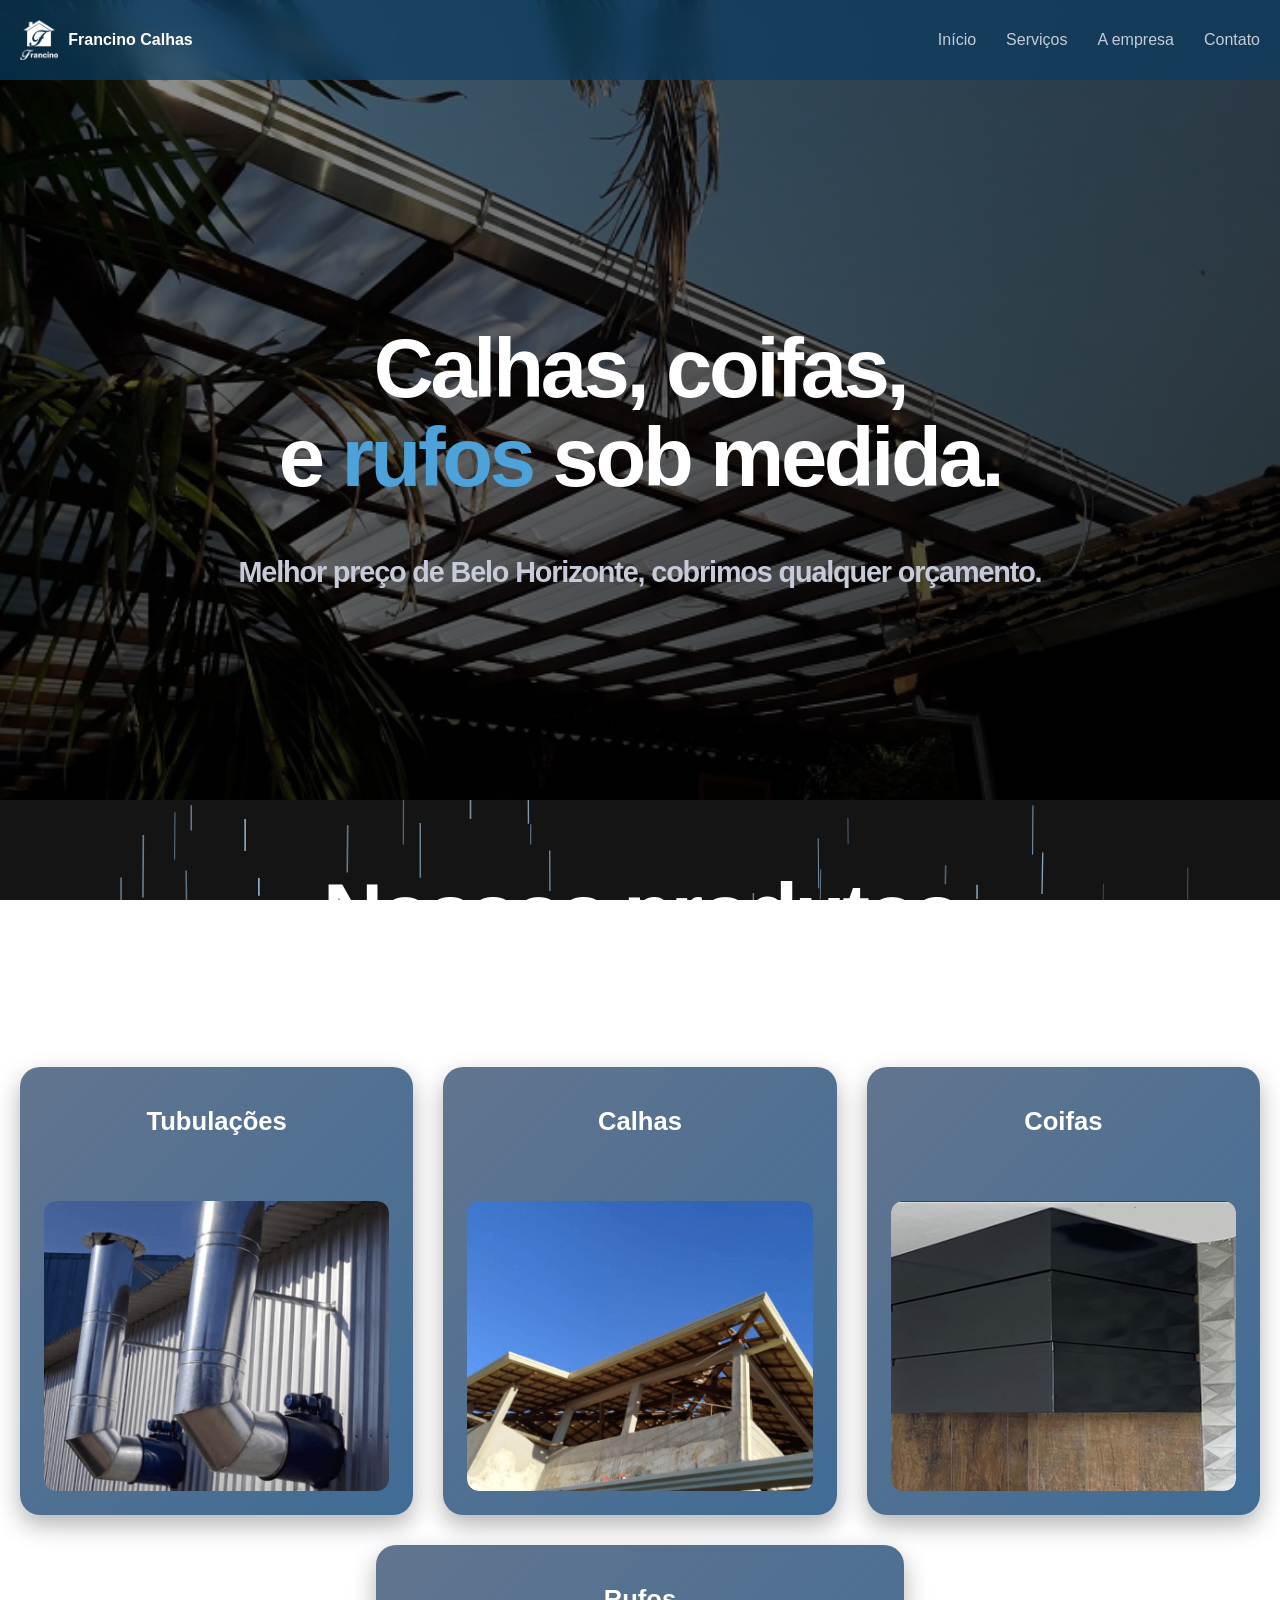
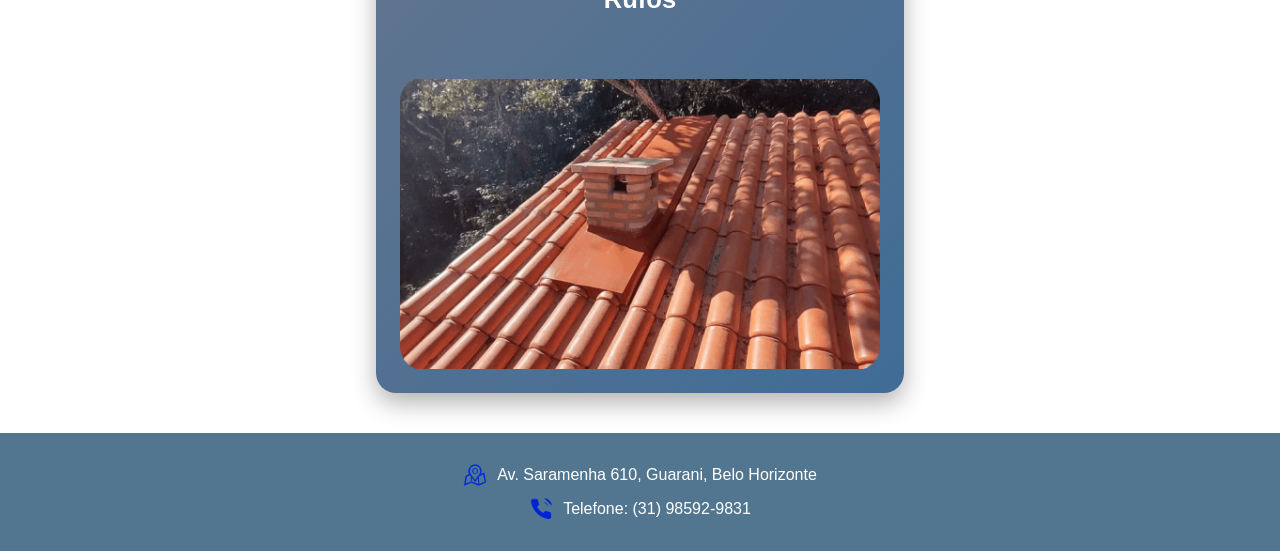
==== index.html @ 62d93e9f "Add files via upload" ====
<!DOCTYPE html>

<html lang="pt-BR">

<head>
    <meta charset="UTF-8" />
    <title>Francino Calhas</title>
    <link rel="stylesheet" href="css.css">
    <meta property="og:image"
        content="https://francinocalhas.com.br/wp-content/uploads/2023/04/francino-calhas-logo.png" />
    <link rel="icon" type="image/png" sizes="32x32" href="imagens/francino-calhas-logo.png">

    <style>
        body {
            background: linear-gradient(135deg, #141414, #141414);
            background-repeat: no-repeat;
            margin: 0;
            padding: 0;
            background-attachment: fixed;
            min-height: 100%;
            display: flex;
            flex-direction: column;
            min-height: 100vh;
            font-family: "DM Sans", "Inter", sans-serif;
        }

        header {
            background: var(--azul-principal);
            backdrop-filter: blur(10px);
            background-position: center;
            background-size: cover;
            top: 0;
            width: 100%;
            height: 80px;
            position: fixed;
            display: flex;
            justify-content: space-between;
        }

        header h1 {
            color: White;
            font-weight: 700;
        }

        .hero {
            background: linear-gradient(135deg, rgba(2, 2, 2, 0.4), rgba(0, 0, 0, 0.8)), url("imagens/home-hd-calhas.jpg");
            background-position: 1% 90%;
            background-repeat: no-repeat;
            background-size: cover;
            min-height: 80vh;
            padding-top: 80px;
            align-content: center;
        }

        .hero h1,
        h2 {
            color: white;
            font-weight: 700;
            text-align: center;
            z-index: 2;
            font-size: clamp(2.4rem, 7vw, 5.2rem);
            letter-spacing: -0.04em;
            line-height: 1.07;
        }

        .hero h1 em {
            font-style: normal;
            background: linear-gradient(135deg, #a5b4fc, var(--accent));
            -webkit-background-clip: text;
            -webkit-text-fill-color: transparent;
            background-clip: text;
        }

        .hero h2 {
            font-size: 1.8rem;
            color: var(--cinza-claro);
        }

        .hero span {
            color: var(--azul-claro);
        }

        .logo {
            display: flex;
            align-items: center;
            gap: 10px;
            color: white;
            font-weight: 700;
        }

        .logo img {
            margin-left: 20px;
            height: 40px;
        }

        nav {
            align-items: center;
            display: flex;
            gap: 30px;
            margin-right: 20px;
        }

        nav a {
            text-decoration: none;
            color: var(--cinza-claro);
            font-weight: 500;
            transition: 0.3s;
            position: relative;
        }

        nav a::after {
            content: "";
            position: absolute;
            bottom: -5px;
            left: 0;
            width: 0;
            height: 2px;
            background: var(--cinza-claro);
            transition: 0.3s;
        }

        nav a:hover {
            color: white;
        }

        nav a:hover::after {
            width: 100%;
        }

        main {
            justify-content: center;
            display: flex;
            grid-template-columns: repeat(3, 1fr);
            gap: 30px;
            flex: 1;
            padding: 40px 20px;
            flex-wrap: wrap;
        }

        @media (max-width: 768px) {
            header {
                padding: 0 20px;
            }

            nav {
                gap: 15px;
            }

            .hero h1 {
                font-size: 2rem;
            }

            .hero h2 {
                font-size: 1.2rem;
            }
        }

        .menu {
            background: linear-gradient(135deg, rgb(30, 58, 95, 0.7), rgb(43, 92, 138, 0.9));
            flex: 1 1 18.75rem;
            max-width: 30rem;
            min-height: 25rem;

            display: flex;
            flex-direction: column;
            justify-content: space-between;
            align-items: center;

            border-radius: 1.25rem;
            overflow: hidden;
            padding: 1.5rem;

            box-shadow: 0 10px 25px rgba(0, 0, 0, 0.3);
            transition: transform 0.3s ease, box-shadow 0.3s ease;
        }

        .menu:hover {
            transform: translateY(-8px) scale(1.02);
            box-shadow: 0 15px 35px rgba(0, 0, 0, 0.5);
        }

        .menu img {
            width: 100%;
            height: 290px;
            object-fit: cover;
            border-radius: 0.75rem;
        }

        .menu p {
            text-align: center;
            color: white;
            font-size: 1.6rem;
            font-weight: 600;
            margin-top: 1rem;
        }

        .slider {
            width: 100%;
            overflow: hidden;
            border-radius: 0.75rem;
            position: relative;
        }

        .slides {
            display: flex;
            width: 300%;
            animation: slide3 9s infinite;
        }

        .slides img {
            width: calc(100% / 3);
            height: 290px;
            object-fit: cover;
            border-radius: 0.75rem;
            flex-shrink: 0;
        }

        @keyframes slide3 {
            0% {
                transform: translateX(0%);
            }

            30% {
                transform: translateX(0%);
            }

            35% {
                transform: translateX(-33.333%);
            }

            65% {
                transform: translateX(-33.333%);
            }

            70% {
                transform: translateX(-66.666%);
            }

            95% {
                transform: translateX(-66.666%);
            }

            100% {
                transform: translateX(0%);
            }
        }

        #rain {
            position: fixed;
            top: 0;
            left: 0;
            z-index: -1;
        }

        footer {
            background: var(--azul-principal);
            backdrop-filter: blur(10px);
            color: white;
            text-align: center;
            padding: 30px 20px;
            width: 100%;
            box-sizing: border-box;
            display: flex;
            flex-direction: column;
            align-items: center;
            gap: 10px;
        }

        footer p {
            display: flex;
            align-items: center;
            justify-content: center;
            margin: 0;
            font-size: 1rem;
        }

        footer img {
            width: 24px;
            height: 24px;
            margin-right: 10px;
            object-fit: contain;
        }
    </style>
</head>

<body>
    <header>
        <div class="logo">
            <img src="imagens/francino-calhas-logo.png">
            <span>Francino Calhas</span>
        </div>

        <nav>
            <a href="#inicio">Início</a>
            <a href="#servico">Serviços</a>
            <a href="#empresa">A empresa</a>
            <a href="#contato">Contato</a>
        </nav>
    </header>
    <div class="hero">
        <H1>Calhas, coifas,
            <br>e <span>rufos</span> sob medida.
        </h1>
        <h2>Melhor preço de Belo Horizonte, cobrimos qualquer orçamento.</h2>
    </div>
    <h2>Nossos produtos</h2>

    <canvas id="rain"></canvas>

    <main>


        <div class="menu">
            <p>Tubulações</p>
            <div class="slider">
                <div class="slides">
                    <img src="imagens/tubulacao2.png">
                    <img src="imagens/tubulacao3.png">
                    <img src="imagens/06b6548f-ab7f-4875-8bc0-f927872c195f.png">
                </div>
            </div>
        </div>

        <div class="menu">
            <p>Calhas </p>
            <div class="slider">
                <div class="slides">
                    <img src="imagens/calhas2.png">
                    <img src="imagens/calhas-nova.png">
                    <img src="imagens/6dc7937a-d4c6-45aa-a5bd-f17d70439957.png">
                </div>
            </div>
        </div>

        <div class="menu">
            <p>Coifas</p>
            <div class="slider">
                <div class="slides">
                    <img src="imagens/coifa02.jpg" alt="Coifa 1">
                    <img src="imagens/coifa04.jpg" alt="Coifa 2">
                    <img src="imagens/coifa03.png" alt="Coifa 3">
                </div>
            </div>
        </div>

        <div class="menu">
            <p>Rufos</p>
            <div class="slider">
                <div class="slides">
                    <img src="imagens/rufos1.png">
                    <img src="imagens/rufo02.jpg" style="border-radius: 20px;">
                    <img src="imagens/rufos3.png">
                </div>
            </div>
        </div>
    </main>

    <footer>
        <p><img src="imagens/loc.png">Av. Saramenha 610, Guarani, Belo Horizonte</p>
        <p><img src="imagens/telefone.png">Telefone: (31) 98592-9831</p>
    </footer>
</body>

</html>

<script>
    const canvas = document.getElementById("rain");
    const ctx = canvas.getContext("2d");

    let W = window.innerWidth;
    let H = window.innerHeight;

    canvas.width = W;
    canvas.height = H;

    let drops = [];

    function makeRaindrop(initial = true) {
        return {
            x: Math.random() * W,
            y: initial ? Math.random() * H : -20,

            len: Math.random() * 25 + 15,
            speed: Math.random() * 6 + 8,

            width: Math.random() * 1.2 + 0.6,
            alpha: Math.random() * 0.5 + 0.4,

            dx: Math.random() * 0.4 - 0.2,
            dy: Math.random() * 6 + 10
        };
    }

    for (let i = 0; i < 150; i++) {
        drops.push(makeRaindrop());
    }

    function drawRain() {
        ctx.save();
        drops.forEach(d => {
            ctx.globalAlpha = d.alpha;
            ctx.strokeStyle = '#a8ccee';
            ctx.lineWidth = d.width;
            ctx.beginPath();
            ctx.moveTo(d.x, d.y);
            ctx.lineTo(
                d.x - d.dx * (d.len / d.speed),
                d.y - d.dy * (d.len / d.speed)
            );
            ctx.stroke();

            d.x += d.dx;
            d.y += d.dy;

            if (d.y > H + 20) {
                Object.assign(d, makeRaindrop(false));
            }
        });
        ctx.restore();
    }

    function animate() {
        ctx.clearRect(0, 0, W, H);
        drawRain();
        requestAnimationFrame(animate);
    }

    animate();
</script>
---- css.css ----
@font-face {
    font-family: "DM Sans";
    font-style: normal;
    font-weight: 400;
    font-display: fallback;
    src: url('https://francinocalhas.com.br/wp-content/themes/twentytwentythree/assets/fonts/dm-sans/DMSans-Regular.woff2') format('woff2');
    font-stretch: normal;
}

@font-face {
    font-family: "DM Sans";
    font-style: italic;
    font-weight: 400;
    font-display: fallback;
    src: url('https://francinocalhas.com.br/wp-content/themes/twentytwentythree/assets/fonts/dm-sans/DMSans-Regular-Italic.woff2') format('woff2');
    font-stretch: normal;
}

@font-face {
    font-family: "DM Sans";
    font-style: normal;
    font-weight: 700;
    font-display: fallback;
    src: url('https://francinocalhas.com.br/wp-content/themes/twentytwentythree/assets/fonts/dm-sans/DMSans-Bold.woff2') format('woff2');
    font-stretch: normal;
}

@font-face {
    font-family: "DM Sans";
    font-style: italic;
    font-weight: 700;
    font-display: fallback;
    src: url('https://francinocalhas.com.br/wp-content/themes/twentytwentythree/assets/fonts/dm-sans/DMSans-Bold-Italic.woff2') format('woff2');
    font-stretch: normal;
}

@font-face {
    font-family: "IBM Plex Mono";
    font-style: normal;
    font-weight: 300;
    font-display: block;
    src: url('https://francinocalhas.com.br/wp-content/themes/twentytwentythree/assets/fonts/ibm-plex-mono/IBMPlexMono-Light.woff2') format('woff2');
    font-stretch: normal;
}

@font-face {
    font-family: "IBM Plex Mono";
    font-style: normal;
    font-weight: 400;
    font-display: block;
    src: url('https://francinocalhas.com.br/wp-content/themes/twentytwentythree/assets/fonts/ibm-plex-mono/IBMPlexMono-Regular.woff2') format('woff2');
    font-stretch: normal;
}

@font-face {
    font-family: "IBM Plex Mono";
    font-style: italic;
    font-weight: 400;
    font-display: block;
    src: url('https://francinocalhas.com.br/wp-content/themes/twentytwentythree/assets/fonts/ibm-plex-mono/IBMPlexMono-Italic.woff2') format('woff2');
    font-stretch: normal;
}

@font-face {
    font-family: "IBM Plex Mono";
    font-style: normal;
    font-weight: 700;
    font-display: block;
    src: url('https://francinocalhas.com.br/wp-content/themes/twentytwentythree/assets/fonts/ibm-plex-mono/IBMPlexMono-Bold.woff2') format('woff2');
    font-stretch: normal;
}

@font-face {
    font-family: Inter;
    font-style: normal;
    font-weight: 200 900;
    font-display: fallback;
    src: url('https://francinocalhas.com.br/wp-content/themes/twentytwentythree/assets/fonts/inter/Inter-VariableFont_slnt,wght.ttf') format('truetype');
    font-stretch: normal;
}

@font-face {
    font-family: "Source Serif Pro";
    font-style: normal;
    font-weight: 200 900;
    font-display: fallback;
    src: url('https://francinocalhas.com.br/wp-content/themes/twentytwentythree/assets/fonts/source-serif-pro/SourceSerif4Variable-Roman.ttf.woff2') format('woff2');
    font-stretch: normal;
}

@font-face {
    font-family: "Source Serif Pro";
    font-style: italic;
    font-weight: 200 900;
    font-display: fallback;
    src: url('https://francinocalhas.com.br/wp-content/themes/twentytwentythree/assets/fonts/source-serif-pro/SourceSerif4Variable-Italic.ttf.woff2') format('woff2');
    font-stretch: normal;
}

:root {
  --azul-principal: rgb(10, 61, 98, 0.7); /*fundo */
  --azul-secundario: #1B6CA8;  /* destaque */
  --azul-claro: #4DA3D9;       /* hover / detalhes */

  --preto: #0B0F14;            /* fundo principal */
  --cinza-escuro: rgb(26, 31, 38, 0.8);     /* cards / header */
  --cinza-medio: #2E3640;      /* bordas / separação */

  --branco: #FFFFFF;           /* títulos */
  --cinza-claro: #c7cbd9;      /* textos */
}
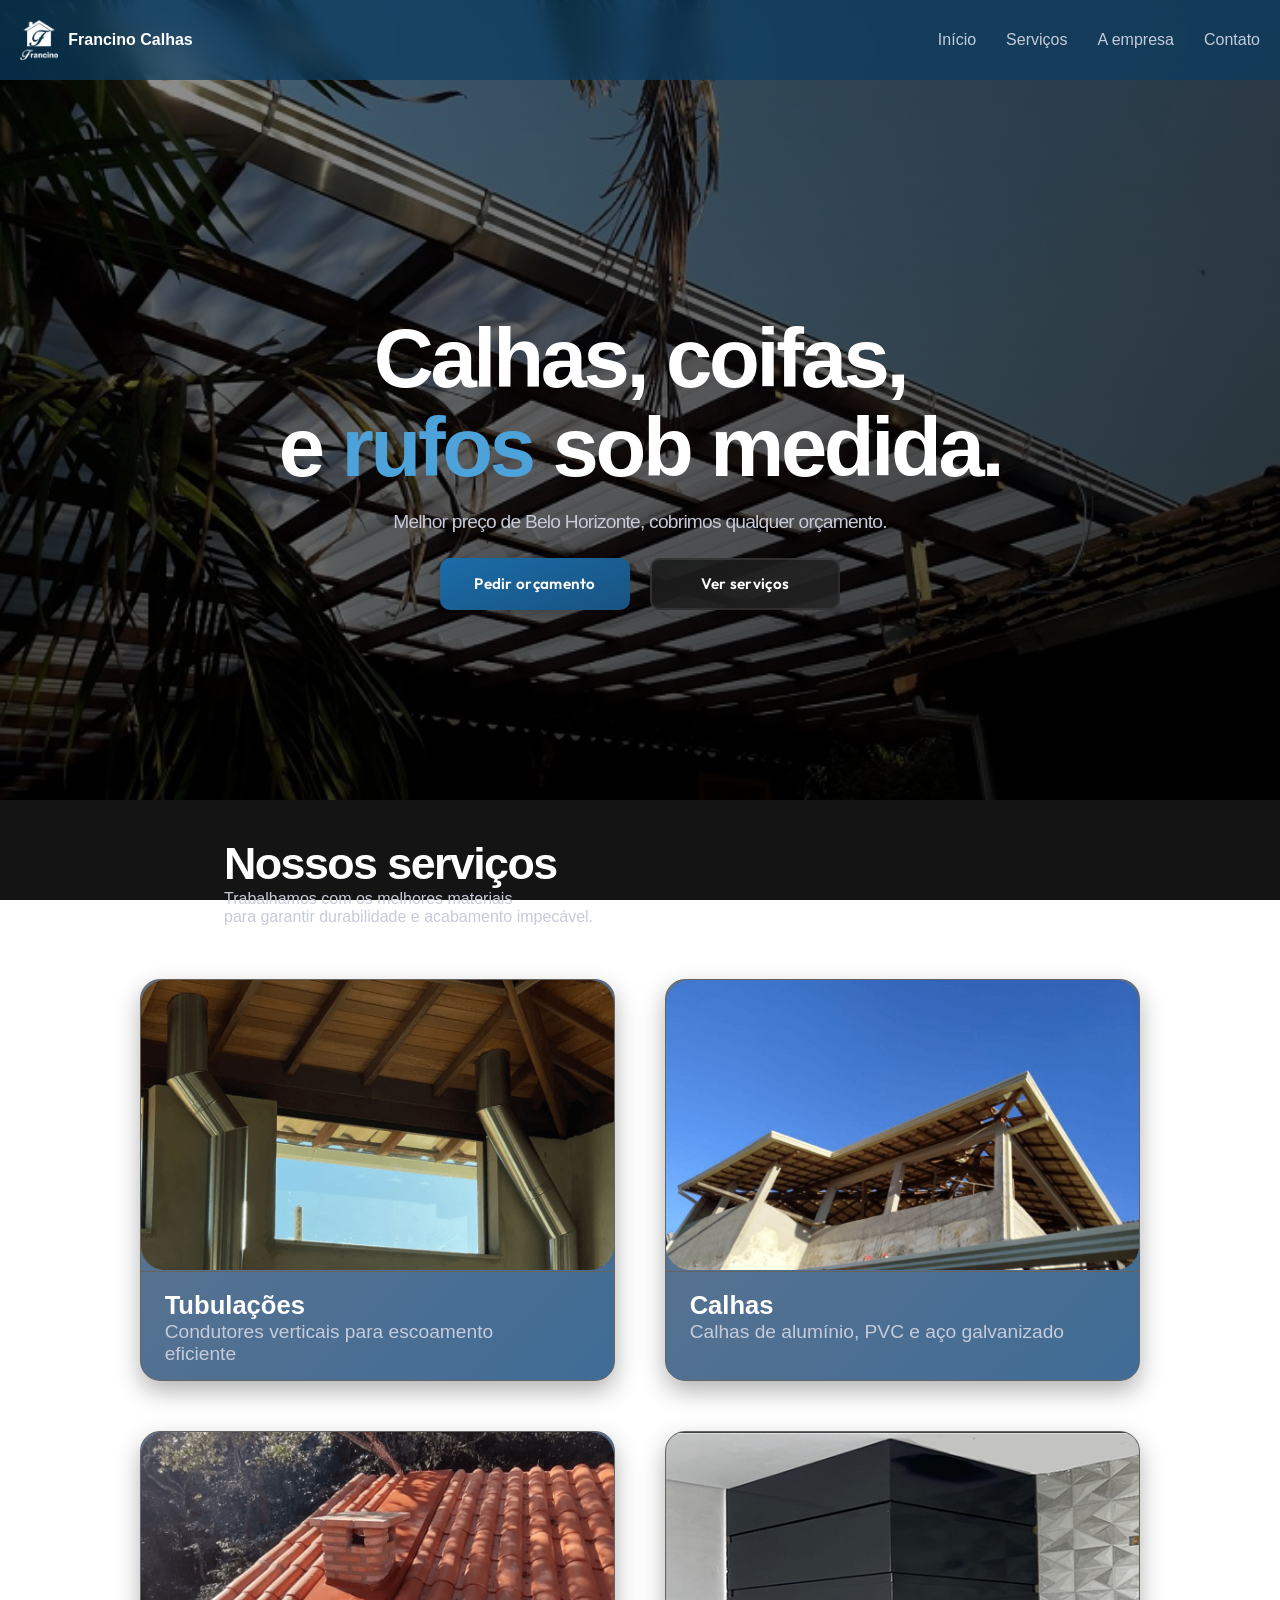
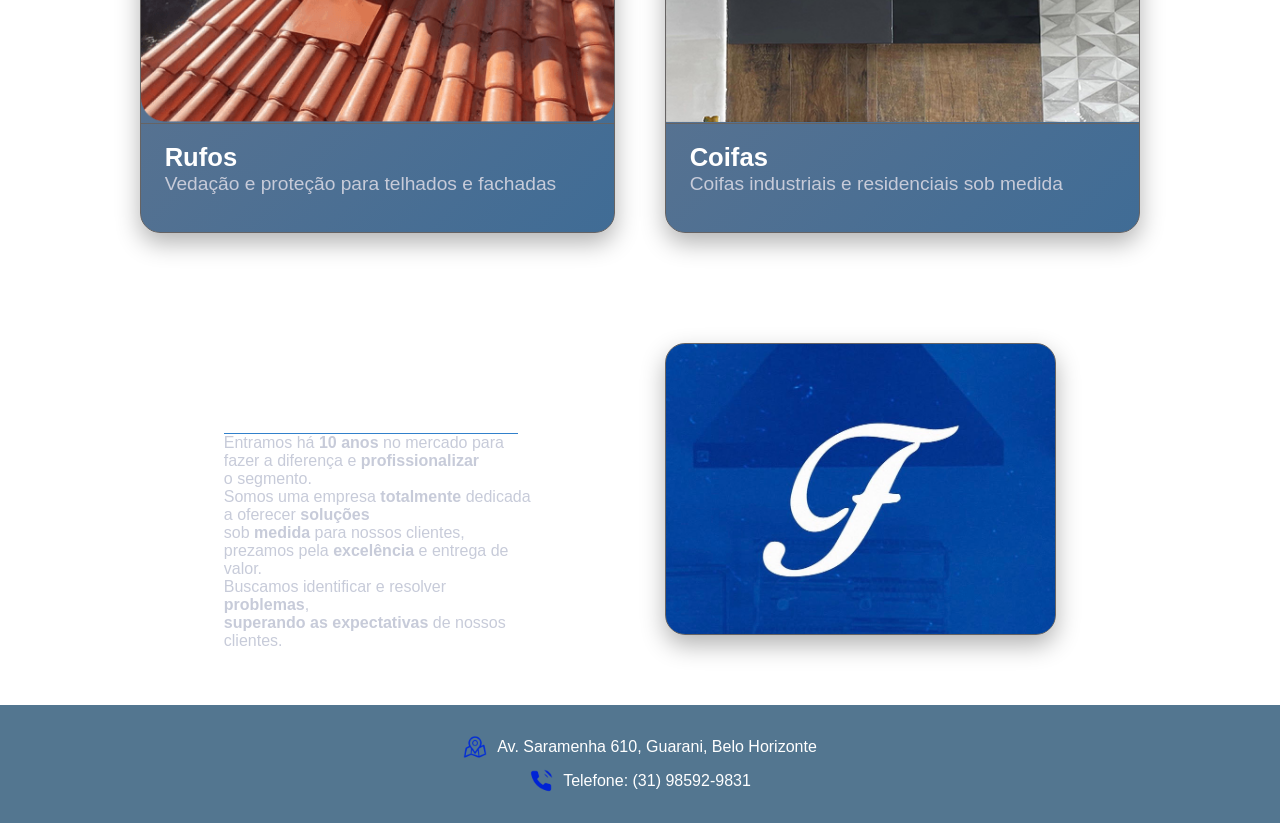
==== commit 019395d9: "Add files via upload" ====
--- a/index.html
+++ b/index.html
@@ -9,8 +9,13 @@
     <meta property="og:image"
         content="https://francinocalhas.com.br/wp-content/uploads/2023/04/francino-calhas-logo.png" />
     <link rel="icon" type="image/png" sizes="32x32" href="imagens/francino-calhas-logo.png">
+    <link href="https://fonts.googleapis.com/css2?family=Outfit:wght@400;600&display=swap" rel="stylesheet">
 
     <style>
+        html {
+            scroll-behavior: smooth;
+        }
+
         body {
             background: linear-gradient(135deg, #141414, #141414);
             background-repeat: no-repeat;
@@ -22,6 +27,7 @@
             flex-direction: column;
             min-height: 100vh;
             font-family: "DM Sans", "Inter", sans-serif;
+
         }
 
         header {
@@ -35,6 +41,7 @@
             position: fixed;
             display: flex;
             justify-content: space-between;
+            z-index: 10;
         }
 
         header h1 {
@@ -53,27 +60,33 @@
         }
 
         .hero h1,
-        h2 {
+        .hero p {
             color: white;
-            font-weight: 700;
             text-align: center;
             z-index: 2;
             font-size: clamp(2.4rem, 7vw, 5.2rem);
             letter-spacing: -0.04em;
             line-height: 1.07;
+            margin-bottom: 1%;
         }
 
         .hero h1 em {
             font-style: normal;
+            font-weight: 700;
             background: linear-gradient(135deg, #a5b4fc, var(--accent));
             -webkit-background-clip: text;
             -webkit-text-fill-color: transparent;
             background-clip: text;
         }
 
-        .hero h2 {
+        .hero p {
+            font-family: "Inter", sans-serif;
             font-size: 1.8rem;
             color: var(--cinza-claro);
+            margin-top: 20px;
+            font-size: clamp(1rem, 2vw, 1.2rem);
+
+            animation: fadeUp .7s .16s ease both;
         }
 
         .hero span {
@@ -106,6 +119,9 @@
             font-weight: 500;
             transition: 0.3s;
             position: relative;
+            font-family: 'DM Sans', sans-serif;
+            font-weight: 500;
+
         }
 
         nav a::after {
@@ -127,14 +143,65 @@
             width: 100%;
         }
 
+        .botoes {
+            display: grid;
+            grid-template-columns: repeat(2, 1fr);
+            justify-content: center;
+            gap: 20px;
+            align-items: center;
+            max-width: 400px;
+            margin: 25px auto;
+        }
+
+        .botoes button {
+            border-radius: 10px;
+            min-height: 52px;
+            padding: 0 28px;
+            font-family: 'Outfit', sans-serif;
+            font-size: 0.95rem;
+            font-weight: 600;
+            letter-spacing: 0.02em;
+            cursor: pointer;
+            transition: all .2s;
+            position: relative;
+            overflow: hidden;
+        }
+
+        .botoes button:hover {
+            transform: translateY(-2px);
+        }
+
+        .orcamento {
+            background: linear-gradient(160deg, var(--azul-secundario), #185381);
+            color: white;
+            border: none;
+            box-shadow: 0 4px 15px rgba(0, 0, 0, 0.2);
+        }
+
+        .orcamento:hover {
+            box-shadow: 0 0 0 4px #062238;
+        }
+
+        .verproduto {
+            background: linear-gradient(160deg, rgb(26, 26, 26, 0.9), rgb(36, 36, 36, 0.9));
+            color: white;
+            border: 2px solid var(--border);
+        }
+
+        .verproduto:hover {
+            background: linear-gradient(160deg, rgb(36, 36, 36), rgb(46, 46, 46));
+        }
+
         main {
             justify-content: center;
-            display: flex;
-            grid-template-columns: repeat(3, 1fr);
-            gap: 30px;
+            display: grid;
+            grid-template-columns: repeat(2, minmax(0, 1fr));
+            gap: 50px;
             flex: 1;
-            padding: 40px 20px;
+            padding: 40px 100px;
             flex-wrap: wrap;
+            max-width: 1000px;
+            margin: 0 auto;
         }
 
         @media (max-width: 768px) {
@@ -153,22 +220,70 @@
             .hero h2 {
                 font-size: 1.2rem;
             }
-        }
+
+            main {
+                grid-template-columns: 1fr;
+            }
+        }
+
+        section h2 {
+            font-size: clamp(1.7rem, 4vw, 2.8rem);
+            font-weight: 700;
+            letter-spacing: -0.035em;
+            line-height: 1.15;
+            color: #fff;
+            max-width: 640px;
+            margin-inline-start: 17.5%;
+            margin-bottom: 0;
+            margin-top: 0;
+        }
+
+        section h2 span {
+            font-weight: 300;
+        }
+
+        #servico h2 {
+            margin-top: 3%;
+        }
+
+        section h4 {
+            font-size: clamp(1.2rem, 2.3vw, 1.4rem);
+            font-weight: 50;
+            letter-spacing: -0.035em;
+            line-height: 1.15;
+            color: #fff;
+            max-width: 640px;
+            margin-inline-start: 17.5%;
+            margin-bottom: 0.7%;
+            font-family: 'Outfit', sans-serif;
+        }
+
+        section p {
+            font-family: "Inter", sans-serif;
+            font-size: 1.8rem;
+            color: var(--cinza-claro);
+            font-size: clamp(0.8rem, 1.8vw, 1rem);
+            margin-top: 0;
+            margin-bottom: 1%;
+            margin-left: 17.5%;
+            margin-right: 17.5%;
+            text-align: left;
+        }
+
 
         .menu {
             background: linear-gradient(135deg, rgb(30, 58, 95, 0.7), rgb(43, 92, 138, 0.9));
-            flex: 1 1 18.75rem;
             max-width: 30rem;
             min-height: 25rem;
 
             display: flex;
             flex-direction: column;
-            justify-content: space-between;
-            align-items: center;
-
+            justify-content: flex-start;
+            gap: 10px;
+
+            border: solid 1px rgb(102, 99, 99);
             border-radius: 1.25rem;
             overflow: hidden;
-            padding: 1.5rem;
 
             box-shadow: 0 10px 25px rgba(0, 0, 0, 0.3);
             transition: transform 0.3s ease, box-shadow 0.3s ease;
@@ -182,22 +297,52 @@
         .menu img {
             width: 100%;
             height: 290px;
+            position: relative;
             object-fit: cover;
-            border-radius: 0.75rem;
-        }
-
-        .menu p {
-            text-align: center;
+
+        }
+
+        .menu h3 {
             color: white;
             font-size: 1.6rem;
             font-weight: 600;
-            margin-top: 1rem;
+            font-family: "DM Sans", sans-serif;
+            margin-bottom: 0;
+            margin-left: 5%;
+            margin-top: 2%;
+        }
+
+        .menu p {
+            font-family: "Inter", sans-serif;
+            color: var(--cinza-claro);
+            font-size: clamp(1rem, 2vw, 1.2rem);
+            margin-top: -2%;
+            margin-left: 5%;
+            text-align: left;
+            margin-right: 10%;
+        }
+
+        .menu img,
+        .slides img {
+            border-top-left-radius: 0.75rem !important;
+            border-top-right-radius: 0.75rem !important;
+            border-bottom-left-radius: 0rem !important;
+            border-bottom-right-radius: 0rem !important;
+        }
+
+        .linha {
+            margin-top: -9px;
+            background-color: rgb(102, 99, 99);
+            height: 1px;
+            width: 120%;
+            position: relative;
+            justify-self: left;
+
         }
 
         .slider {
             width: 100%;
             overflow: hidden;
-            border-radius: 0.75rem;
             position: relative;
         }
 
@@ -250,6 +395,27 @@
             top: 0;
             left: 0;
             z-index: -1;
+        }
+
+
+        .traco {
+            background: linear-gradient(var(--azul-claro), rgb(22, 94, 189));
+            width: 62%;
+            height: 1px;
+            margin-left: 17.5%;
+        }
+
+        .descricao {
+            display: grid;
+            grid-template-columns: repeat(2, 1fr);
+            gap: 5%;
+            padding: 50px 11%;
+            align-items: center;
+        }
+
+        #empresa .menu {
+            max-width: 82%;
+            min-height: auto;
         }
 
         footer {
@@ -294,66 +460,118 @@
             <a href="#inicio">Início</a>
             <a href="#servico">Serviços</a>
             <a href="#empresa">A empresa</a>
-            <a href="#contato">Contato</a>
+            <a href="#contato" id="contatobtn">Contato</a>
         </nav>
     </header>
-    <div class="hero">
-        <H1>Calhas, coifas,
-            <br>e <span>rufos</span> sob medida.
-        </h1>
-        <h2>Melhor preço de Belo Horizonte, cobrimos qualquer orçamento.</h2>
-    </div>
-    <h2>Nossos produtos</h2>
-
-    <canvas id="rain"></canvas>
-
-    <main>
-
-
-        <div class="menu">
-            <p>Tubulações</p>
-            <div class="slider">
-                <div class="slides">
-                    <img src="imagens/tubulacao2.png">
-                    <img src="imagens/tubulacao3.png">
-                    <img src="imagens/06b6548f-ab7f-4875-8bc0-f927872c195f.png">
-                </div>
+
+    <section id="inicio">
+        <div class="hero">
+            <H1>Calhas, coifas,
+                <br>e <span>rufos</span> sob medida.
+            </h1>
+            <p>Melhor preço de Belo Horizonte,
+                cobrimos qualquer orçamento.</p>
+            <div class="botoes">
+                <button class="orcamento">Pedir orçamento</button>
+                <button class="verproduto"
+                    onclick="document.getElementById('servico').scrollIntoView({behavior: 'smooth'})">Ver
+                    serviços</button>
             </div>
         </div>
-
-        <div class="menu">
-            <p>Calhas </p>
-            <div class="slider">
-                <div class="slides">
-                    <img src="imagens/calhas2.png">
-                    <img src="imagens/calhas-nova.png">
-                    <img src="imagens/6dc7937a-d4c6-45aa-a5bd-f17d70439957.png">
+    </section>
+
+    <section id="servico">
+        <h2>Nossos serviços</h2>
+        <p>Trabalhamos com os melhores materiais<br> para garantir durabilidade e acabamento impecável.</p>
+
+        <!--
+            <canvas id="rain"></canvas>
+            -->
+
+        <main>
+            <div class="menu">
+                <div class="slider">
+                    <div class="slides">
+                        <img src="imagens/tubulacao1.png">
+                        <img src="imagens/tubulacao2.png">
+                        <img src="imagens/tubulacao3.png">
+                    </div>
                 </div>
+                <div class="linha"></div>
+                <h3>Tubulações</h3>
+                <p>Condutores verticais para escoamento eficiente</p>
             </div>
+
+            <div class="menu">
+                <div class="slider">
+                    <div class="slides">
+                        <img src="imagens/calhas2.png">
+                        <img src="imagens/calhas-nova.png">
+                        <img src="imagens/calhas3.png">
+                    </div>
+                </div>
+                <div class="linha"></div>
+                <h3>Calhas </h3>
+                <p>Calhas de alumínio, PVC e aço galvanizado</p>
+            </div>
+
+
+            <div class="menu">
+                <div class="slider">
+                    <div class="slides">
+                        <img src="imagens/rufos1.png">
+                        <img src="imagens/rufo02.jpg" style="border-radius: 20px;">
+                        <img src="imagens/rufos3.png">
+                    </div>
+                </div>
+                <div class="linha"></div>
+                <h3>Rufos</h3>
+                <p>Vedação e proteção para telhados e fachadas</p>
+            </div>
+
+            <div class="menu">
+                <div class="slider">
+                    <div class="slides">
+                        <img src="imagens/coifa02.jpg" alt="Coifa 1">
+                        <img src="imagens/coifa04.jpg" alt="Coifa 2">
+                        <img src="imagens/coifa03.png" alt="Coifa 3">
+                    </div>
+                </div>
+                <div class="linha"></div>
+                <h3>Coifas</h3>
+                <p>Coifas industriais e residenciais sob medida</p>
+            </div>
+
+        </main>
+    </section>
+
+    <section id="empresa">
+
+        <div class="descricao">
+            <div>
+                <h4>A empresa</h4>
+                <h2>Francino Calhas</h2>
+                <div class="traco"></div>
+                <p>Entramos há <strong>10 anos</strong> no mercado para fazer a diferença e
+                    <strong>profissionalizar</strong><br> o segmento.<br>
+                    Somos uma empresa <strong>totalmente</strong> dedicada a oferecer <strong>soluções</strong><br>
+                    sob
+                    <strong>medida</strong> para nossos clientes,
+                    <br>prezamos
+                    pela
+                    <strong>excelência</strong> e entrega de valor.<br>
+                    Buscamos identificar e resolver <strong>problemas</strong>,<br> <strong>superando as
+                        expectativas</strong> de nossos clientes.
+                </p>
+            </div>
+
+            <div class="menu">
+                <img src="imagens/logo2.jpg">
+            </div>
+
         </div>
 
-        <div class="menu">
-            <p>Coifas</p>
-            <div class="slider">
-                <div class="slides">
-                    <img src="imagens/coifa02.jpg" alt="Coifa 1">
-                    <img src="imagens/coifa04.jpg" alt="Coifa 2">
-                    <img src="imagens/coifa03.png" alt="Coifa 3">
-                </div>
-            </div>
-        </div>
-
-        <div class="menu">
-            <p>Rufos</p>
-            <div class="slider">
-                <div class="slides">
-                    <img src="imagens/rufos1.png">
-                    <img src="imagens/rufo02.jpg" style="border-radius: 20px;">
-                    <img src="imagens/rufos3.png">
-                </div>
-            </div>
-        </div>
-    </main>
+    </section>
 
     <footer>
         <p><img src="imagens/loc.png">Av. Saramenha 610, Guarani, Belo Horizonte</p>
--- a/css.css
+++ b/css.css
@@ -98,14 +98,25 @@
 }
 
 :root {
-  --azul-principal: rgb(10, 61, 98, 0.7); /*fundo */
-  --azul-secundario: #1B6CA8;  /* destaque */
-  --azul-claro: #4DA3D9;       /* hover / detalhes */
+    --azul-principal: rgb(10, 61, 98, 0.7);
+    /*fundo */
+    --azul-secundario: #1B6CA8;
+    /* destaque */
+    --azul-claro: #4DA3D9;
+    /* hover / detalhes */
 
-  --preto: #0B0F14;            /* fundo principal */
-  --cinza-escuro: rgb(26, 31, 38, 0.8);     /* cards / header */
-  --cinza-medio: #2E3640;      /* bordas / separação */
+    --preto: #0B0F14;
+    /* fundo principal */
+    --cinza-escuro: rgb(26, 31, 38, 0.8);
+    /* cards / header */
+    --cinza-medio: #2E3640;
+    /* bordas / separação */
 
-  --branco: #FFFFFF;           /* títulos */
-  --cinza-claro: #c7cbd9;      /* textos */
+    --branco: #FFFFFF;
+    /* títulos */
+    --cinza-claro: #c7cbd9;
+    /* textos */
+
+
+    --border: rgba(255, 255, 255, 0.08);
 }
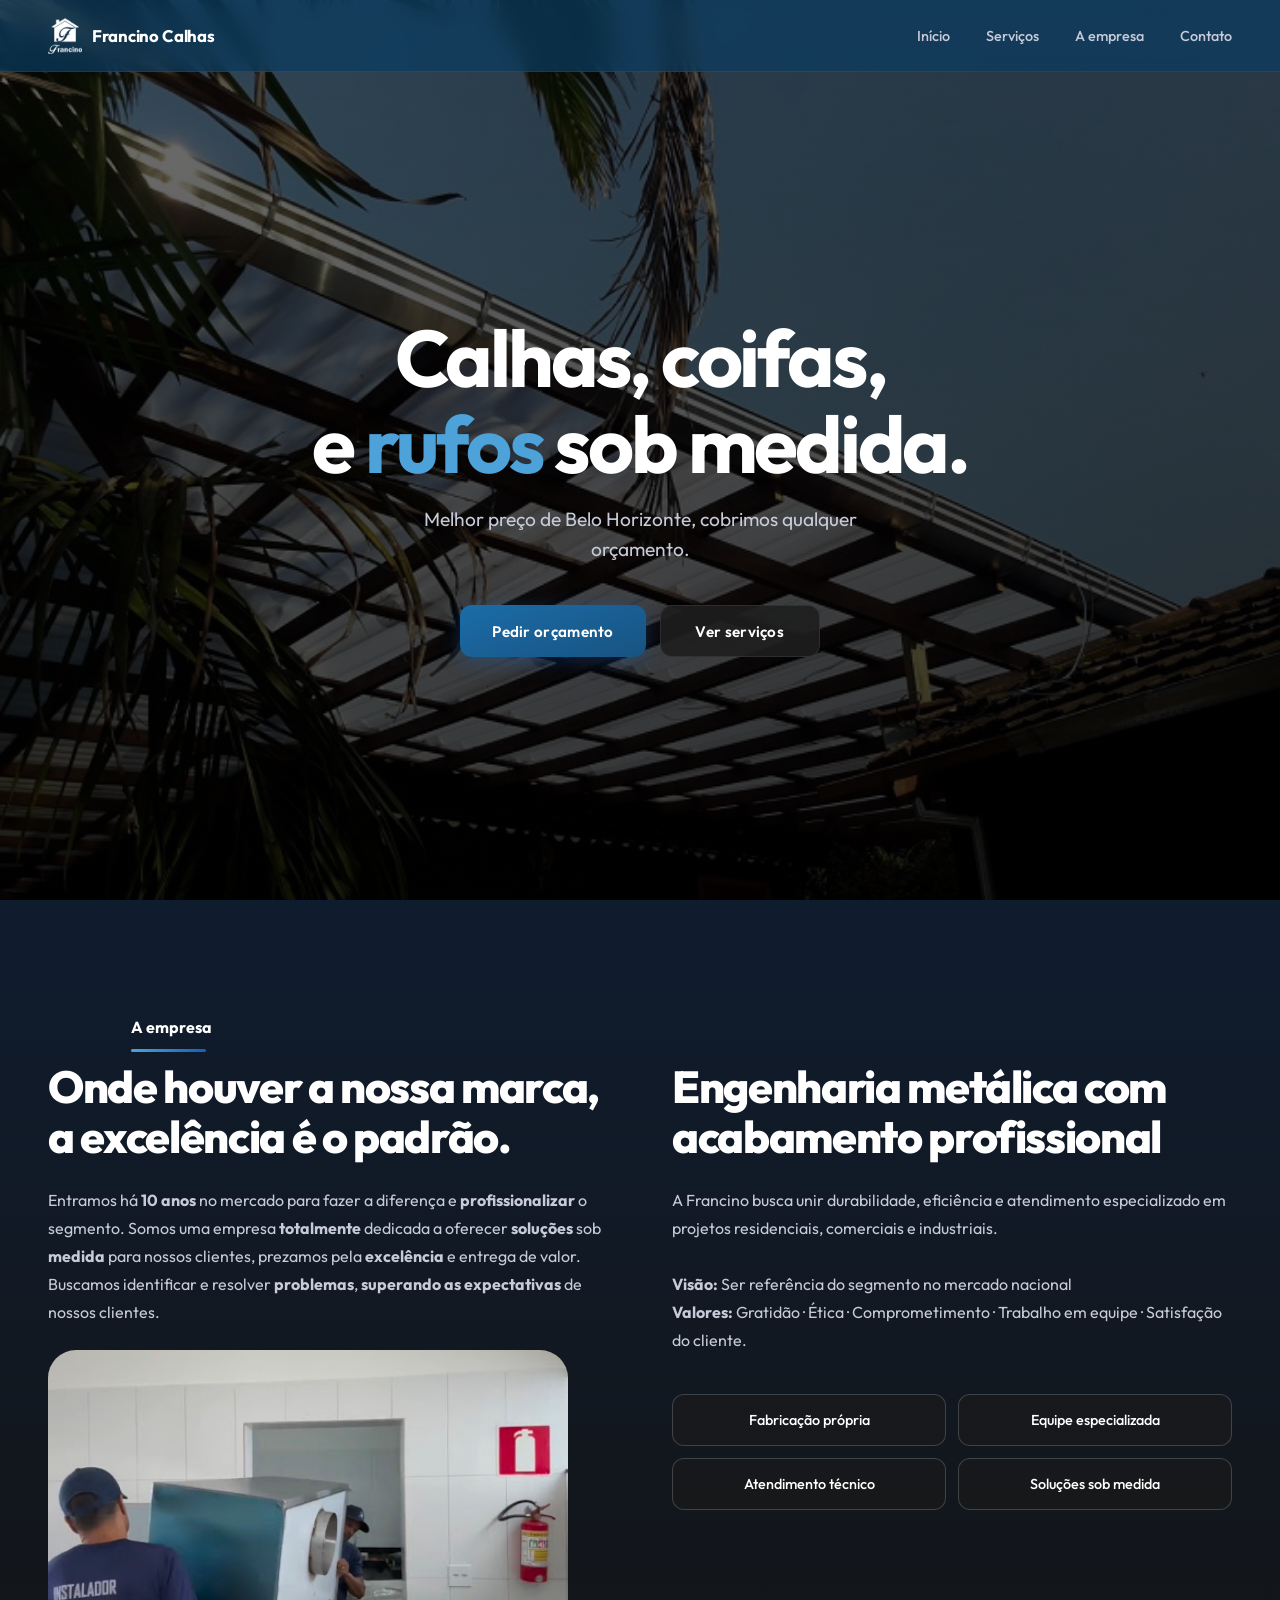
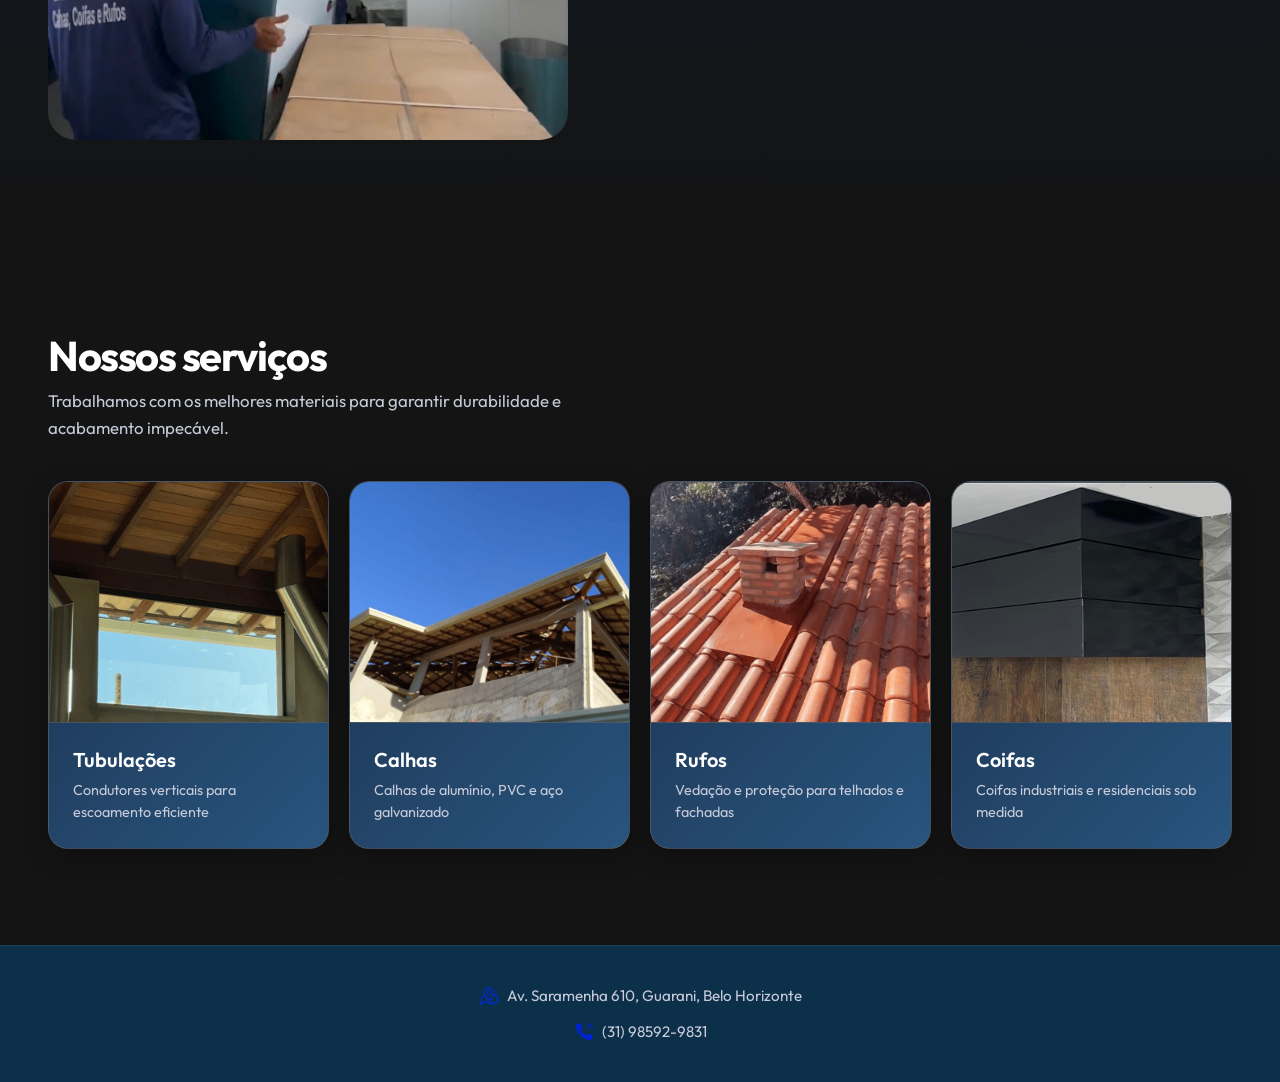
==== commit 8cb2c87e: "Add files via upload" ====
--- a/index.html
+++ b/index.html
@@ -1,73 +1,151 @@
 <!DOCTYPE html>
-
 <html lang="pt-BR">
 
 <head>
     <meta charset="UTF-8" />
+    <meta name="viewport" content="width=device-width, initial-scale=1.0" />
     <title>Francino Calhas</title>
     <link rel="stylesheet" href="css.css">
     <meta property="og:image"
         content="https://francinocalhas.com.br/wp-content/uploads/2023/04/francino-calhas-logo.png" />
     <link rel="icon" type="image/png" sizes="32x32" href="imagens/francino-calhas-logo.png">
-    <link href="https://fonts.googleapis.com/css2?family=Outfit:wght@400;600&display=swap" rel="stylesheet">
+    <link href="https://fonts.googleapis.com/css2?family=Outfit:wght@300;400;600;700&display=swap" rel="stylesheet">
 
     <style>
+
         html {
             scroll-behavior: smooth;
         }
 
         body {
-            background: linear-gradient(135deg, #141414, #141414);
-            background-repeat: no-repeat;
+            background: #141414;
             margin: 0;
             padding: 0;
-            background-attachment: fixed;
-            min-height: 100%;
+            min-height: 100vh;
             display: flex;
             flex-direction: column;
-            min-height: 100vh;
-            font-family: "DM Sans", "Inter", sans-serif;
-
-        }
-
+            font-family: "Outfit", "DM Sans", sans-serif;
+            color: white;
+            -webkit-font-smoothing: antialiased;
+        }
+
+        /* ── HEADER ─────────────────────────────────────────── */
         header {
             background: var(--azul-principal);
             backdrop-filter: blur(10px);
-            background-position: center;
-            background-size: cover;
             top: 0;
             width: 100%;
-            height: 80px;
+            height: 72px;
             position: fixed;
             display: flex;
+            align-items: center;
             justify-content: space-between;
-            z-index: 10;
-        }
-
-        header h1 {
-            color: White;
+            padding: 0 var(--container-pad);
+            z-index: 100;
+            border-bottom: 1px solid rgba(255, 255, 255, 0.06);
+        }
+
+        .logo {
+            display: flex;
+            align-items: center;
+            gap: 10px;
+            color: white;
             font-weight: 700;
+            font-size: 1.05rem;
+            letter-spacing: -0.01em;
+            flex-shrink: 0;
+        }
+
+        .logo img {
+            height: 36px;
+            width: auto;
+        }
+
+        nav {
+            display: flex;
+            align-items: center;
+            gap: clamp(16px, 3vw, 36px);
+        }
+
+        nav a {
+            text-decoration: none;
+            color: var(--cinza-claro);
+            font-weight: 500;
+            font-size: 0.9rem;
+            transition: color 0.2s;
+            position: relative;
+            white-space: nowrap;
+        }
+
+        nav a::after {
+            content: "";
+            position: absolute;
+            bottom: -4px;
+            left: 0;
+            width: 0;
+            height: 2px;
+            background: var(--azul-claro);
+            transition: width 0.25s;
+            border-radius: 2px;
+        }
+
+        nav a:hover {
+            color: white;
+        }
+
+        nav a:hover::after {
+            width: 100%;
+        }
+
+        /* hamburger */
+        .hamburger {
+            display: none;
+            flex-direction: column;
+            gap: 5px;
+            cursor: pointer;
+            padding: 4px;
+            background: none;
+            border: none;
+        }
+
+        .hamburger span {
+            display: block;
+            width: 22px;
+            height: 2px;
+            background: white;
+            border-radius: 2px;
+            transition: all 0.3s;
+        }
+
+        /* ── HERO ────────────────────────────────────────────── */
+        #inicio {
+            display: contents;
         }
 
         .hero {
-            background: linear-gradient(135deg, rgba(2, 2, 2, 0.4), rgba(0, 0, 0, 0.8)), url("imagens/home-hd-calhas.jpg");
-            background-position: 1% 90%;
+            background: linear-gradient(160deg, rgba(2, 2, 2, 0.55) 0%, rgba(0, 0, 0, 0.82) 100%),
+                url("imagens/home-hd-calhas.jpg");
+            background-position: 10% 70%;
             background-repeat: no-repeat;
             background-size: cover;
-            min-height: 80vh;
-            padding-top: 80px;
-            align-content: center;
-        }
-
-        .hero h1,
-        .hero p {
-            color: white;
+            min-height: 100vh;
+            padding-top: 72px;
+            display: flex;
+            flex-direction: column;
+            align-items: center;
+            justify-content: center;
+            padding-inline: var(--container-pad);
             text-align: center;
-            z-index: 2;
-            font-size: clamp(2.4rem, 7vw, 5.2rem);
+        }
+
+        .hero h1 {
+            color: white;
+            font-size: clamp(2.4rem, 6.5vw, 5rem);
             letter-spacing: -0.04em;
-            line-height: 1.07;
-            margin-bottom: 1%;
+            line-height: 1.08;
+            margin: 0 0 var(--space-sm);
+            max-width: 800px;
+            font-weight: 700;
         }
 
         .hero h1 em {
@@ -80,91 +158,41 @@
         }
 
         .hero p {
-            font-family: "Inter", sans-serif;
-            font-size: 1.8rem;
+            font-family: "Outfit", sans-serif;
+            font-size: clamp(1rem, 2.2vw, 1.2rem);
             color: var(--cinza-claro);
-            margin-top: 20px;
-            font-size: clamp(1rem, 2vw, 1.2rem);
-
-            animation: fadeUp .7s .16s ease both;
+            margin: 0 0 var(--space-lg);
+            max-width: 520px;
+            line-height: 1.6;
         }
 
         .hero span {
             color: var(--azul-claro);
         }
 
-        .logo {
-            display: flex;
-            align-items: center;
-            gap: 10px;
-            color: white;
-            font-weight: 700;
-        }
-
-        .logo img {
-            margin-left: 20px;
-            height: 40px;
-        }
-
-        nav {
-            align-items: center;
-            display: flex;
-            gap: 30px;
-            margin-right: 20px;
-        }
-
-        nav a {
+        .botoes {
+            display: flex;
+            flex-wrap: wrap;
+            justify-content: center;
+            gap: 14px;
+        }
+
+        .botoes a {
             text-decoration: none;
-            color: var(--cinza-claro);
-            font-weight: 500;
-            transition: 0.3s;
-            position: relative;
-            font-family: 'DM Sans', sans-serif;
-            font-weight: 500;
-
-        }
-
-        nav a::after {
-            content: "";
-            position: absolute;
-            bottom: -5px;
-            left: 0;
-            width: 0;
-            height: 2px;
-            background: var(--cinza-claro);
-            transition: 0.3s;
-        }
-
-        nav a:hover {
-            color: white;
-        }
-
-        nav a:hover::after {
-            width: 100%;
-        }
-
-        .botoes {
-            display: grid;
-            grid-template-columns: repeat(2, 1fr);
-            justify-content: center;
-            gap: 20px;
-            align-items: center;
-            max-width: 400px;
-            margin: 25px auto;
         }
 
         .botoes button {
-            border-radius: 10px;
+            border-radius: var(--radius-sm);
             min-height: 52px;
-            padding: 0 28px;
+            padding: 0 32px;
             font-family: 'Outfit', sans-serif;
             font-size: 0.95rem;
             font-weight: 600;
             letter-spacing: 0.02em;
             cursor: pointer;
-            transition: all .2s;
-            position: relative;
-            overflow: hidden;
+            transition: transform 0.2s, box-shadow 0.2s;
+            white-space: nowrap;
+            min-width: 160px;
         }
 
         .botoes button:hover {
@@ -175,169 +203,92 @@
             background: linear-gradient(160deg, var(--azul-secundario), #185381);
             color: white;
             border: none;
-            box-shadow: 0 4px 15px rgba(0, 0, 0, 0.2);
+            box-shadow: 0 4px 20px rgba(21, 101, 192, 0.35);
         }
 
         .orcamento:hover {
-            box-shadow: 0 0 0 4px #062238;
+            box-shadow: 0 0 0 4px rgba(21, 101, 192, 0.3), 0 4px 20px rgba(21, 101, 192, 0.35);
         }
 
         .verproduto {
-            background: linear-gradient(160deg, rgb(26, 26, 26, 0.9), rgb(36, 36, 36, 0.9));
-            color: white;
-            border: 2px solid var(--border);
+            background: rgba(30, 30, 30, 0.9);
+            color: white;
+            border: 1.5px solid var(--border);
         }
 
         .verproduto:hover {
-            background: linear-gradient(160deg, rgb(36, 36, 36), rgb(46, 46, 46));
-        }
-
-        main {
-            justify-content: center;
-            display: grid;
-            grid-template-columns: repeat(2, minmax(0, 1fr));
-            gap: 50px;
-            flex: 1;
-            padding: 40px 100px;
-            flex-wrap: wrap;
-            max-width: 1000px;
-            margin: 0 auto;
-        }
-
-        @media (max-width: 768px) {
-            header {
-                padding: 0 20px;
-            }
-
-            nav {
-                gap: 15px;
-            }
-
-            .hero h1 {
-                font-size: 2rem;
-            }
-
-            .hero h2 {
-                font-size: 1.2rem;
-            }
-
-            main {
-                grid-template-columns: 1fr;
-            }
-        }
-
-        section h2 {
-            font-size: clamp(1.7rem, 4vw, 2.8rem);
+            background: rgba(50, 50, 50, 0.9);
+        }
+
+        /* ── SECTIONS SHARED ─────────────────────────────────── */
+        section {
+            padding-block: var(--space-2xl);
+            padding-inline: var(--container-pad);
+        }
+
+        .section-inner {
+            max-width: var(--container-max);
+            margin-inline: auto;
+        }
+
+        section>h2,
+        .section-inner>h2 {
+            font-size: clamp(1.7rem, 4vw, 2.6rem);
             font-weight: 700;
             letter-spacing: -0.035em;
             line-height: 1.15;
             color: #fff;
-            max-width: 640px;
-            margin-inline-start: 17.5%;
-            margin-bottom: 0;
+            margin: 0 0 var(--space-xs);
+        }
+
+        section>h2 span,
+        .section-inner>h2 span {
+            font-weight: 300;
+        }
+
+        section>p.intro,
+        .section-inner>p.intro {
+            font-family: "Outfit", sans-serif;
+            font-size: clamp(0.9rem, 1.8vw, 1.05rem);
+            color: var(--cinza-claro);
+            margin: 0 0 var(--space-lg);
+            max-width: 560px;
+            line-height: 1.6;
+        }
+
+        /* ── SERVIÇOS ────────────────────────────────────────── */
+        #servico {
+            padding-bottom: var(--space-2xl);
+        }
+
+        #servico h2 {
             margin-top: 0;
         }
 
-        section h2 span {
-            font-weight: 300;
-        }
-
-        #servico h2 {
-            margin-top: 3%;
-        }
-
-        section h4 {
-            font-size: clamp(1.2rem, 2.3vw, 1.4rem);
-            font-weight: 50;
-            letter-spacing: -0.035em;
-            line-height: 1.15;
-            color: #fff;
-            max-width: 640px;
-            margin-inline-start: 17.5%;
-            margin-bottom: 0.7%;
-            font-family: 'Outfit', sans-serif;
-        }
-
-        section p {
-            font-family: "Inter", sans-serif;
-            font-size: 1.8rem;
-            color: var(--cinza-claro);
-            font-size: clamp(0.8rem, 1.8vw, 1rem);
-            margin-top: 0;
-            margin-bottom: 1%;
-            margin-left: 17.5%;
-            margin-right: 17.5%;
-            text-align: left;
-        }
-
+        main.cards-grid {
+            display: grid;
+            grid-template-columns: repeat(auto-fit, minmax(260px, 1fr));
+            gap: 20px;
+            max-width: var(--container-max);
+            margin-inline: auto;
+        }
 
         .menu {
-            background: linear-gradient(135deg, rgb(30, 58, 95, 0.7), rgb(43, 92, 138, 0.9));
-            max-width: 30rem;
-            min-height: 25rem;
-
+            background: linear-gradient(135deg, rgba(30, 58, 95, 0.75), rgba(43, 92, 138, 0.9));
+            min-width: 0;
             display: flex;
             flex-direction: column;
             justify-content: flex-start;
-            gap: 10px;
-
-            border: solid 1px rgb(102, 99, 99);
-            border-radius: 1.25rem;
+            border: 1px solid rgba(102, 99, 99, 0.5);
+            border-radius: var(--radius-md);
             overflow: hidden;
-
-            box-shadow: 0 10px 25px rgba(0, 0, 0, 0.3);
+            box-shadow: 0 8px 28px rgba(0, 0, 0, 0.28);
             transition: transform 0.3s ease, box-shadow 0.3s ease;
         }
 
         .menu:hover {
-            transform: translateY(-8px) scale(1.02);
-            box-shadow: 0 15px 35px rgba(0, 0, 0, 0.5);
-        }
-
-        .menu img {
-            width: 100%;
-            height: 290px;
-            position: relative;
-            object-fit: cover;
-
-        }
-
-        .menu h3 {
-            color: white;
-            font-size: 1.6rem;
-            font-weight: 600;
-            font-family: "DM Sans", sans-serif;
-            margin-bottom: 0;
-            margin-left: 5%;
-            margin-top: 2%;
-        }
-
-        .menu p {
-            font-family: "Inter", sans-serif;
-            color: var(--cinza-claro);
-            font-size: clamp(1rem, 2vw, 1.2rem);
-            margin-top: -2%;
-            margin-left: 5%;
-            text-align: left;
-            margin-right: 10%;
-        }
-
-        .menu img,
-        .slides img {
-            border-top-left-radius: 0.75rem !important;
-            border-top-right-radius: 0.75rem !important;
-            border-bottom-left-radius: 0rem !important;
-            border-bottom-right-radius: 0rem !important;
-        }
-
-        .linha {
-            margin-top: -9px;
-            background-color: rgb(102, 99, 99);
-            height: 1px;
-            width: 120%;
-            position: relative;
-            justify-self: left;
-
+            transform: translateY(-6px) scale(1.015);
+            box-shadow: 0 18px 40px rgba(0, 0, 0, 0.45);
         }
 
         .slider {
@@ -354,10 +305,34 @@
 
         .slides img {
             width: calc(100% / 3);
-            height: 290px;
+            height: 240px;
             object-fit: cover;
-            border-radius: 0.75rem;
             flex-shrink: 0;
+            border-top-left-radius: var(--radius-sm);
+            border-top-right-radius: var(--radius-sm);
+        }
+
+        .linha {
+            height: 1px;
+            background-color: rgba(102, 99, 99, 0.6);
+            width: 100%;
+        }
+
+        .menu h3 {
+            color: white;
+            font-size: 1.25rem;
+            font-weight: 600;
+            font-family: "Outfit", sans-serif;
+            margin: var(--space-md) var(--space-md) var(--space-xs);
+        }
+
+        .menu p {
+            font-family: "Outfit", sans-serif;
+            color: var(--cinza-claro);
+            font-size: 0.9rem;
+            margin: 0 var(--space-md) var(--space-md);
+            text-align: left;
+            line-height: 1.5;
         }
 
         @keyframes slide3 {
@@ -388,6 +363,133 @@
             100% {
                 transform: translateX(0%);
             }
+        }
+
+        /* ── EMPRESA ─────────────────────────────────────────── */
+        #empresa {
+            background: linear-gradient(180deg, #0f1c2e 0%, #141414 100%);
+        }
+
+        .titulo {
+            display: block;
+            margin-left: 7%;
+        }
+
+        .descricao {
+            display: grid;
+            grid-template-columns: 1fr 1fr;
+            gap: clamp(2rem, 5vw, 5rem);
+            align-items: start;
+            max-width: var(--container-max);
+            margin-inline: auto;
+        }
+
+        .descricao-col {
+            display: flex;
+            flex-direction: column;
+            gap: var(--space-md);
+        }
+
+        .descricao h4 {
+            font-size: 0.85rem;
+            font-weight: 600;
+            letter-spacing: 0.12em;
+            text-transform: uppercase;
+            color: var(--azul-claro);
+            margin: 0;
+        }
+
+        .descricao h2 {
+            font-size: clamp(1.8rem, 3.5vw, 2.8rem);
+            font-weight: 800;
+            letter-spacing: -0.03em;
+            line-height: 1.12;
+            color: white;
+            margin: 0;
+        }
+
+        .descricao p {
+            font-family: "Outfit", sans-serif;
+            font-size: clamp(0.88rem, 1.6vw, 1rem);
+            color: var(--cinza-claro);
+            line-height: 1.75;
+            margin: 0;
+        }
+
+        .descricao img {
+            border-radius: var(--radius-lg);
+            width: 100%;
+            max-width: 520px;
+            height: auto;
+            aspect-ratio: 4/3;
+            object-fit: cover;
+            display: block;
+        }
+
+        .traco {
+            background: linear-gradient(90deg, var(--azul-claro), rgb(22, 94, 189));
+            width: 75px;
+            height: 3px;
+            border-radius: 3px;
+            margin-top: -10px;
+            margin-bottom: 10px;
+        }
+
+        /* qualidades table → cards */
+        .qualidades-grid {
+            display: grid;
+            grid-template-columns: 1fr 1fr;
+            gap: 12px;
+            margin-top: var(--space-sm);
+        }
+
+        .qualidade-item {
+            border-radius: var(--radius-sm);
+            border: 1.5px solid rgba(176, 190, 197, 0.25);
+            padding: var(--space-sm) var(--space-md);
+            font-family: 'Outfit', sans-serif;
+            background: rgba(26, 26, 26, 0.7);
+            color: white;
+            font-size: 0.9rem;
+            font-weight: 500;
+            text-align: center;
+        }
+
+        #empresa .menu {
+            max-width: 100%;
+            min-height: auto;
+        }
+
+        /* ── FOOTER ──────────────────────────────────────────── */
+        footer {
+            background: var(--azul-principal);
+            color: white;
+            text-align: center;
+            padding: var(--space-lg) var(--container-pad);
+            width: 100%;
+            display: flex;
+            flex-direction: column;
+            align-items: center;
+            gap: var(--space-sm);
+            border-top: 1px solid rgba(255, 255, 255, 0.07);
+            margin-top: auto;
+        }
+
+        footer p {
+            display: flex;
+            align-items: center;
+            justify-content: center;
+            gap: 8px;
+            margin: 0;
+            font-size: 0.95rem;
+            color: var(--cinza-claro);
+        }
+
+        footer img {
+            width: 20px;
+            height: 20px;
+            object-fit: contain;
+            flex-shrink: 0;
         }
 
         #rain {
@@ -395,56 +497,97 @@
             top: 0;
             left: 0;
             z-index: -1;
-        }
-
-
-        .traco {
-            background: linear-gradient(var(--azul-claro), rgb(22, 94, 189));
-            width: 62%;
-            height: 1px;
-            margin-left: 17.5%;
-        }
-
-        .descricao {
-            display: grid;
-            grid-template-columns: repeat(2, 1fr);
-            gap: 5%;
-            padding: 50px 11%;
-            align-items: center;
-        }
-
-        #empresa .menu {
-            max-width: 82%;
-            min-height: auto;
-        }
-
-        footer {
-            background: var(--azul-principal);
-            backdrop-filter: blur(10px);
-            color: white;
-            text-align: center;
-            padding: 30px 20px;
-            width: 100%;
-            box-sizing: border-box;
-            display: flex;
-            flex-direction: column;
-            align-items: center;
-            gap: 10px;
-        }
-
-        footer p {
-            display: flex;
-            align-items: center;
-            justify-content: center;
-            margin: 0;
-            font-size: 1rem;
-        }
-
-        footer img {
-            width: 24px;
-            height: 24px;
-            margin-right: 10px;
-            object-fit: contain;
+            pointer-events: none;
+        }
+
+        /* ── RESPONSIVE ──────────────────────────────────────── */
+        @media (max-width: 900px) {
+            .descricao {
+                grid-template-columns: 1fr;
+            }
+
+            .descricao img {
+                max-width: 100%;
+            }
+        }
+
+        @media (max-width: 640px) {
+            header {
+                padding-inline: 1.25rem;
+            }
+
+            nav {
+                display: none;
+                position: fixed;
+                top: 72px;
+                left: 0;
+                right: 0;
+                background: var(--azul-principal);
+                flex-direction: column;
+                align-items: flex-start;
+                gap: 0;
+                padding: 0.5rem 0;
+                border-bottom: 1px solid rgba(255, 255, 255, 0.08);
+                box-shadow: 0 8px 24px rgba(0, 0, 0, 0.4);
+            }
+
+            nav.open {
+                display: flex;
+            }
+
+            nav a {
+                width: 100%;
+                padding: 0.85rem 1.5rem;
+                font-size: 1rem;
+                border-bottom: 1px solid rgba(255, 255, 255, 0.05);
+            }
+
+            nav a::after {
+                display: none;
+            }
+
+            .hamburger {
+                display: flex;
+            }
+
+            section {
+                padding-block: var(--space-xl);
+                padding-inline: 1.25rem;
+            }
+
+            .botoes {
+                flex-direction: column;
+                align-items: stretch;
+                width: 100%;
+                max-width: 320px;
+            }
+
+            .botoes button {
+                width: 100%;
+                min-width: unset;
+            }
+
+            main.cards-grid {
+                grid-template-columns: 1fr;
+            }
+
+            .slides img {
+                height: 200px;
+            }
+
+            .qualidades-grid {
+                grid-template-columns: 1fr 1fr;
+            }
+
+            .descricao h2 {
+                font-size: 1.75rem;
+            }
+        }
+
+        @media (min-width: 641px) and (max-width: 900px) {
+            main.cards-grid {
+                grid-template-columns: repeat(2, 1fr);
+            }
         }
     </style>
 </head>
@@ -452,196 +595,226 @@
 <body>
     <header>
         <div class="logo">
-            <img src="imagens/francino-calhas-logo.png">
+            <img src="imagens/francino-calhas-logo.png" alt="Logo Francino Calhas">
             <span>Francino Calhas</span>
         </div>
 
-        <nav>
+        <nav id="main-nav">
             <a href="#inicio">Início</a>
             <a href="#servico">Serviços</a>
             <a href="#empresa">A empresa</a>
-            <a href="#contato" id="contatobtn">Contato</a>
+            <a href="https://wa.me/553185929831" target="_blank" rel="noopener noreferrer">Contato</a>
         </nav>
+
+        <button class="hamburger" id="hamburger" aria-label="Menu">
+            <span></span>
+            <span></span>
+            <span></span>
+        </button>
     </header>
 
     <section id="inicio">
         <div class="hero">
-            <H1>Calhas, coifas,
+            <h1>Calhas, coifas,
                 <br>e <span>rufos</span> sob medida.
             </h1>
             <p>Melhor preço de Belo Horizonte,
                 cobrimos qualquer orçamento.</p>
             <div class="botoes">
-                <button class="orcamento">Pedir orçamento</button>
+                <a href="https://wa.me/553185929831" target="_blank" rel="noopener noreferrer">
+                    <button class="orcamento">Pedir orçamento</button>
+                </a>
                 <button class="verproduto"
-                    onclick="document.getElementById('servico').scrollIntoView({behavior: 'smooth'})">Ver
-                    serviços</button>
+                    onclick="document.getElementById('servico').scrollIntoView({behavior: 'smooth'})">
+                    Ver serviços
+                </button>
             </div>
         </div>
     </section>
 
+    <section id="empresa">
+        <div class="titulo">
+            <h4>A empresa</h4>
+            <div class="traco"></div>
+        </div>
+        <div class="descricao">
+
+            <div class="descricao-col">
+
+
+                <h2>Onde houver a nossa marca,
+                    a excelência é o padrão.
+                </h2>
+                <p>Entramos há <strong>10 anos</strong> no mercado para fazer a diferença e
+                    <strong>profissionalizar</strong> o segmento.
+                    Somos uma empresa <strong>totalmente</strong> dedicada a oferecer <strong>soluções</strong>
+                    sob <strong>medida</strong> para nossos clientes,
+                    prezamos pela <strong>excelência</strong> e entrega de valor.
+                    Buscamos identificar e resolver <strong>problemas</strong>,
+                    <strong>superando as expectativas</strong> de nossos clientes.
+                </p>
+                <img src="imagens/imagem1.jpg" alt="Francino Calhas - instalação">
+            </div>
+
+            <div class="descricao-col">
+                <h2>Engenharia metálica com acabamento profissional</h2>
+                <p>A Francino busca unir durabilidade, eficiência e atendimento especializado em projetos residenciais,
+                    comerciais e industriais.<br><br>
+                    <strong>Visão:</strong> Ser referência do segmento no mercado nacional<br>
+                    <strong>Valores:</strong> Gratidão · Ética · Comprometimento · Trabalho em equipe · Satisfação do
+                    cliente.
+                </p>
+
+                <div class="qualidades-grid">
+                    <div class="qualidade-item">Fabricação própria</div>
+                    <div class="qualidade-item">Equipe especializada</div>
+                    <div class="qualidade-item">Atendimento técnico</div>
+                    <div class="qualidade-item">Soluções sob medida</div>
+                </div>
+            </div>
+        </div>
+    </section>
+
     <section id="servico">
-        <h2>Nossos serviços</h2>
-        <p>Trabalhamos com os melhores materiais<br> para garantir durabilidade e acabamento impecável.</p>
-
-        <!--
-            <canvas id="rain"></canvas>
-            -->
-
-        <main>
-            <div class="menu">
-                <div class="slider">
-                    <div class="slides">
-                        <img src="imagens/tubulacao1.png">
-                        <img src="imagens/tubulacao2.png">
-                        <img src="imagens/tubulacao3.png">
+        <div class="section-inner">
+            <h2>Nossos serviços</h2>
+            <p class="intro">Trabalhamos com os melhores materiais para garantir durabilidade e acabamento impecável.
+            </p>
+
+            <main class="cards-grid">
+                <div class="menu">
+                    <div class="slider">
+                        <div class="slides">
+                            <img src="imagens/tubulacao1.png" alt="Tubulação 1">
+                            <img src="imagens/tubulacao2.png" alt="Tubulação 2">
+                            <img src="imagens/tubulacao3.png" alt="Tubulação 3">
+                        </div>
                     </div>
+                    <div class="linha"></div>
+                    <h3>Tubulações</h3>
+                    <p>Condutores verticais para escoamento eficiente</p>
                 </div>
-                <div class="linha"></div>
-                <h3>Tubulações</h3>
-                <p>Condutores verticais para escoamento eficiente</p>
-            </div>
-
-            <div class="menu">
-                <div class="slider">
-                    <div class="slides">
-                        <img src="imagens/calhas2.png">
-                        <img src="imagens/calhas-nova.png">
-                        <img src="imagens/calhas3.png">
+
+                <div class="menu">
+                    <div class="slider">
+                        <div class="slides">
+                            <img src="imagens/calhas2.png" alt="Calha 1">
+                            <img src="imagens/calhas-nova.png" alt="Calha 2">
+                            <img src="imagens/calhas3.png" alt="Calha 3">
+                        </div>
                     </div>
+                    <div class="linha"></div>
+                    <h3>Calhas</h3>
+                    <p>Calhas de alumínio, PVC e aço galvanizado</p>
                 </div>
-                <div class="linha"></div>
-                <h3>Calhas </h3>
-                <p>Calhas de alumínio, PVC e aço galvanizado</p>
-            </div>
-
-
-            <div class="menu">
-                <div class="slider">
-                    <div class="slides">
-                        <img src="imagens/rufos1.png">
-                        <img src="imagens/rufo02.jpg" style="border-radius: 20px;">
-                        <img src="imagens/rufos3.png">
+
+                <div class="menu">
+                    <div class="slider">
+                        <div class="slides">
+                            <img src="imagens/rufos1.png" alt="Rufo 1">
+                            <img src="imagens/rufo02.jpg" alt="Rufo 2" style="border-radius: 0;">
+                            <img src="imagens/rufos3.png" alt="Rufo 3">
+                        </div>
                     </div>
+                    <div class="linha"></div>
+                    <h3>Rufos</h3>
+                    <p>Vedação e proteção para telhados e fachadas</p>
                 </div>
-                <div class="linha"></div>
-                <h3>Rufos</h3>
-                <p>Vedação e proteção para telhados e fachadas</p>
-            </div>
-
-            <div class="menu">
-                <div class="slider">
-                    <div class="slides">
-                        <img src="imagens/coifa02.jpg" alt="Coifa 1">
-                        <img src="imagens/coifa04.jpg" alt="Coifa 2">
-                        <img src="imagens/coifa03.png" alt="Coifa 3">
+
+                <div class="menu">
+                    <div class="slider">
+                        <div class="slides">
+                            <img src="imagens/coifa02.jpg" alt="Coifa 1">
+                            <img src="imagens/coifa04.jpg" alt="Coifa 2">
+                            <img src="imagens/coifa03.png" alt="Coifa 3">
+                        </div>
                     </div>
+                    <div class="linha"></div>
+                    <h3>Coifas</h3>
+                    <p>Coifas industriais e residenciais sob medida</p>
                 </div>
-                <div class="linha"></div>
-                <h3>Coifas</h3>
-                <p>Coifas industriais e residenciais sob medida</p>
-            </div>
-
-        </main>
+            </main>
+        </div>
     </section>
 
-    <section id="empresa">
-
-        <div class="descricao">
-            <div>
-                <h4>A empresa</h4>
-                <h2>Francino Calhas</h2>
-                <div class="traco"></div>
-                <p>Entramos há <strong>10 anos</strong> no mercado para fazer a diferença e
-                    <strong>profissionalizar</strong><br> o segmento.<br>
-                    Somos uma empresa <strong>totalmente</strong> dedicada a oferecer <strong>soluções</strong><br>
-                    sob
-                    <strong>medida</strong> para nossos clientes,
-                    <br>prezamos
-                    pela
-                    <strong>excelência</strong> e entrega de valor.<br>
-                    Buscamos identificar e resolver <strong>problemas</strong>,<br> <strong>superando as
-                        expectativas</strong> de nossos clientes.
-                </p>
-            </div>
-
-            <div class="menu">
-                <img src="imagens/logo2.jpg">
-            </div>
-
-        </div>
-
-    </section>
-
     <footer>
-        <p><img src="imagens/loc.png">Av. Saramenha 610, Guarani, Belo Horizonte</p>
-        <p><img src="imagens/telefone.png">Telefone: (31) 98592-9831</p>
+        <p><img src="imagens/loc.png" alt="Localização">Av. Saramenha 610, Guarani, Belo Horizonte</p>
+        <p><img src="imagens/telefone.png" alt="Telefone">(31) 98592-9831</p>
     </footer>
+
+    <script>
+        // Hamburger menu
+        const hamburger = document.getElementById('hamburger');
+        const nav = document.getElementById('main-nav');
+
+        hamburger.addEventListener('click', () => {
+            nav.classList.toggle('open');
+        });
+
+        // Close nav on link click (mobile)
+        nav.querySelectorAll('a').forEach(link => {
+            link.addEventListener('click', () => nav.classList.remove('open'));
+        });
+
+        // Rain canvas (kept from original, only runs if canvas exists)
+        const canvas = document.getElementById("rain");
+        if (canvas) {
+            const ctx = canvas.getContext("2d");
+
+            let W = window.innerWidth;
+            let H = window.innerHeight;
+
+            canvas.width = W;
+            canvas.height = H;
+
+            let drops = [];
+
+            function makeRaindrop(initial = true) {
+                return {
+                    x: Math.random() * W,
+                    y: initial ? Math.random() * H : -20,
+                    len: Math.random() * 25 + 15,
+                    speed: Math.random() * 6 + 8,
+                    width: Math.random() * 1.2 + 0.6,
+                    alpha: Math.random() * 0.5 + 0.4,
+                    dx: Math.random() * 0.4 - 0.2,
+                    dy: Math.random() * 6 + 10
+                };
+            }
+
+            for (let i = 0; i < 150; i++) drops.push(makeRaindrop());
+
+            function drawRain() {
+                ctx.save();
+                drops.forEach(d => {
+                    ctx.globalAlpha = d.alpha;
+                    ctx.strokeStyle = '#a8ccee';
+                    ctx.lineWidth = d.width;
+                    ctx.beginPath();
+                    ctx.moveTo(d.x, d.y);
+                    ctx.lineTo(d.x - d.dx * (d.len / d.speed), d.y - d.dy * (d.len / d.speed));
+                    ctx.stroke();
+                    d.x += d.dx;
+                    d.y += d.dy;
+                    if (d.y > H + 20) Object.assign(d, makeRaindrop(false));
+                });
+                ctx.restore();
+            }
+
+            function animate() {
+                ctx.clearRect(0, 0, W, H);
+                drawRain();
+                requestAnimationFrame(animate);
+            }
+
+            animate();
+
+            window.addEventListener('resize', () => {
+                W = canvas.width = window.innerWidth;
+                H = canvas.height = window.innerHeight;
+            });
+        }
+    </script>
 </body>
 
-</html>
-
-<script>
-    const canvas = document.getElementById("rain");
-    const ctx = canvas.getContext("2d");
-
-    let W = window.innerWidth;
-    let H = window.innerHeight;
-
-    canvas.width = W;
-    canvas.height = H;
-
-    let drops = [];
-
-    function makeRaindrop(initial = true) {
-        return {
-            x: Math.random() * W,
-            y: initial ? Math.random() * H : -20,
-
-            len: Math.random() * 25 + 15,
-            speed: Math.random() * 6 + 8,
-
-            width: Math.random() * 1.2 + 0.6,
-            alpha: Math.random() * 0.5 + 0.4,
-
-            dx: Math.random() * 0.4 - 0.2,
-            dy: Math.random() * 6 + 10
-        };
-    }
-
-    for (let i = 0; i < 150; i++) {
-        drops.push(makeRaindrop());
-    }
-
-    function drawRain() {
-        ctx.save();
-        drops.forEach(d => {
-            ctx.globalAlpha = d.alpha;
-            ctx.strokeStyle = '#a8ccee';
-            ctx.lineWidth = d.width;
-            ctx.beginPath();
-            ctx.moveTo(d.x, d.y);
-            ctx.lineTo(
-                d.x - d.dx * (d.len / d.speed),
-                d.y - d.dy * (d.len / d.speed)
-            );
-            ctx.stroke();
-
-            d.x += d.dx;
-            d.y += d.dy;
-
-            if (d.y > H + 20) {
-                Object.assign(d, makeRaindrop(false));
-            }
-        });
-        ctx.restore();
-    }
-
-    function animate() {
-        ctx.clearRect(0, 0, W, H);
-        drawRain();
-        requestAnimationFrame(animate);
-    }
-
-    animate();
-</script>+</html>
--- a/css.css
+++ b/css.css
@@ -119,4 +119,25 @@
 
 
     --border: rgba(255, 255, 255, 0.08);
+
+
+    --space-xs: 0.5rem;
+    --space-sm: 1rem;
+    --space-md: 1.5rem;
+    --space-lg: 2.5rem;
+    --space-xl: 4rem;
+    --space-2xl: 6rem;
+
+    --radius-sm: 0.75rem;
+    --radius-md: 1.25rem;
+    --radius-lg: 1.75rem;
+
+    --container-max: 1280px;
+    --container-pad: clamp(1.25rem, 5vw, 3rem);
+}
+
+*,
+*::before,
+*::after {
+    box-sizing: border-box;
 }
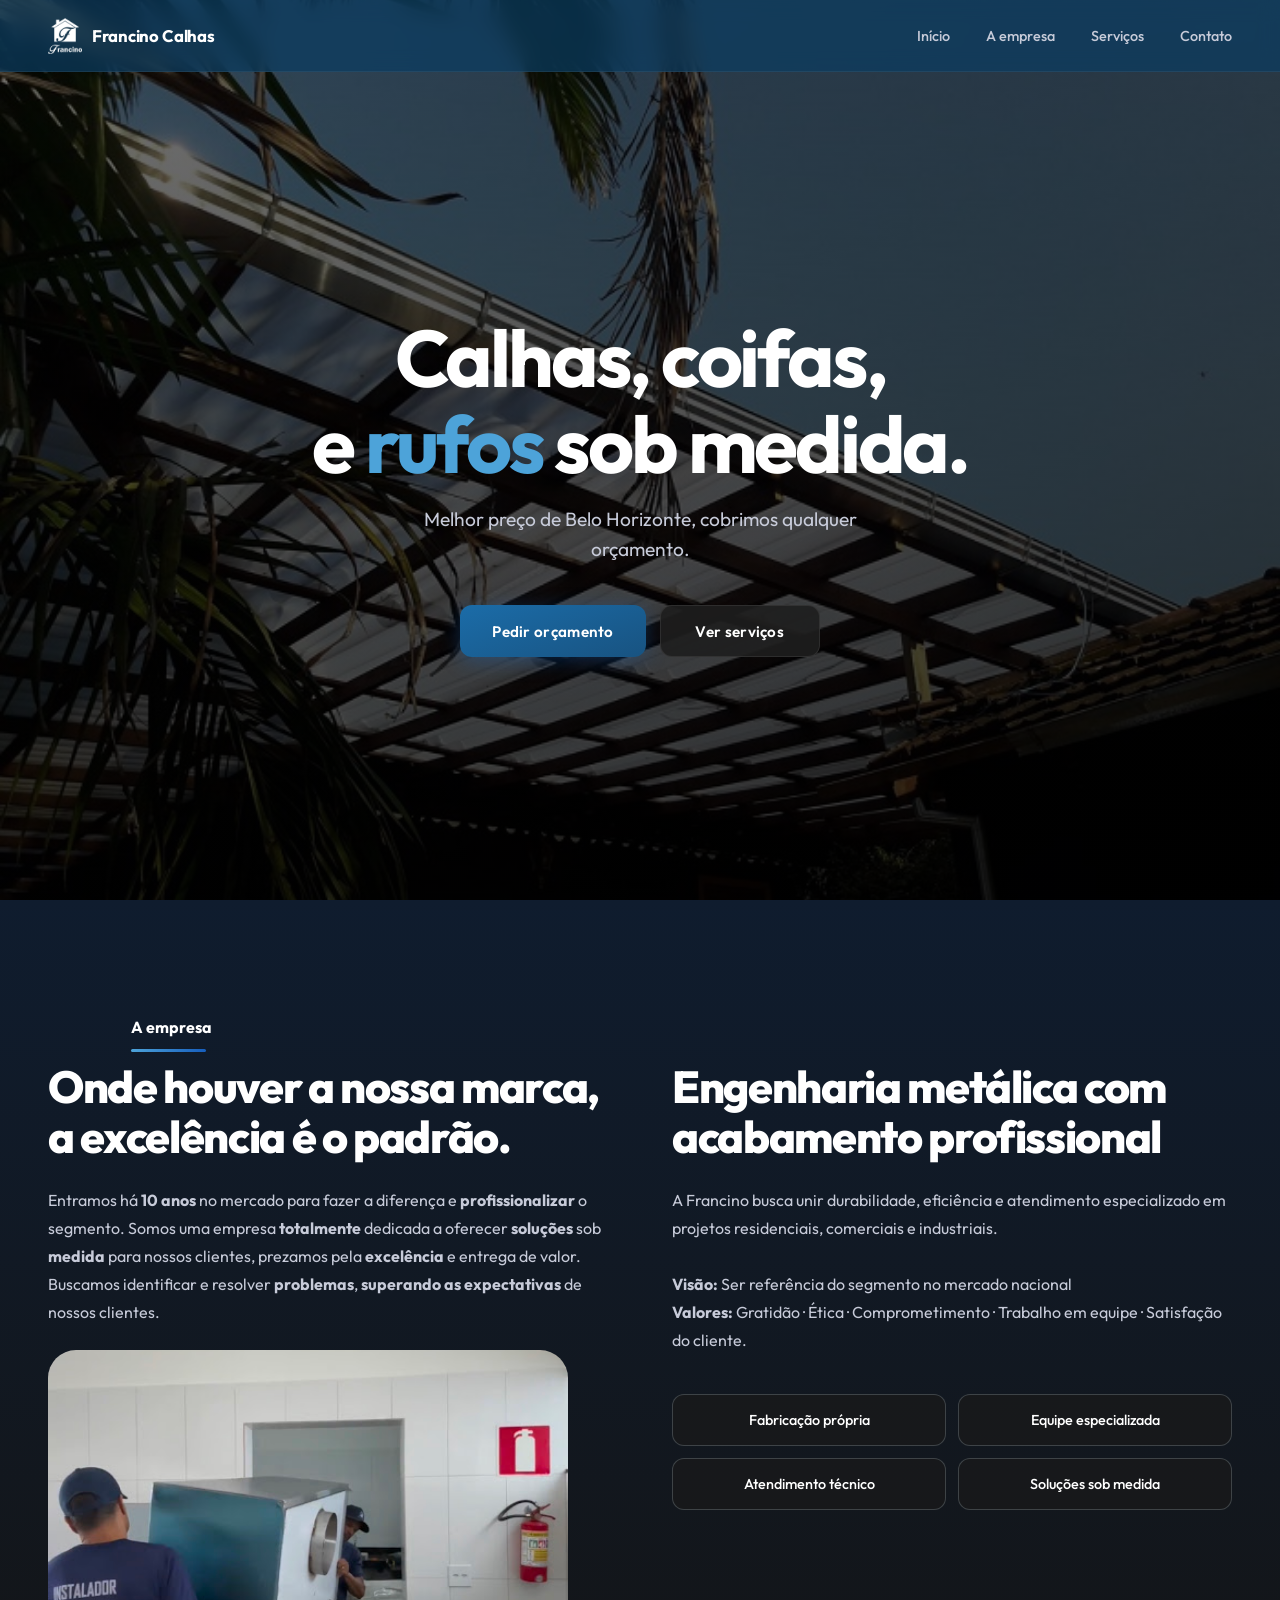
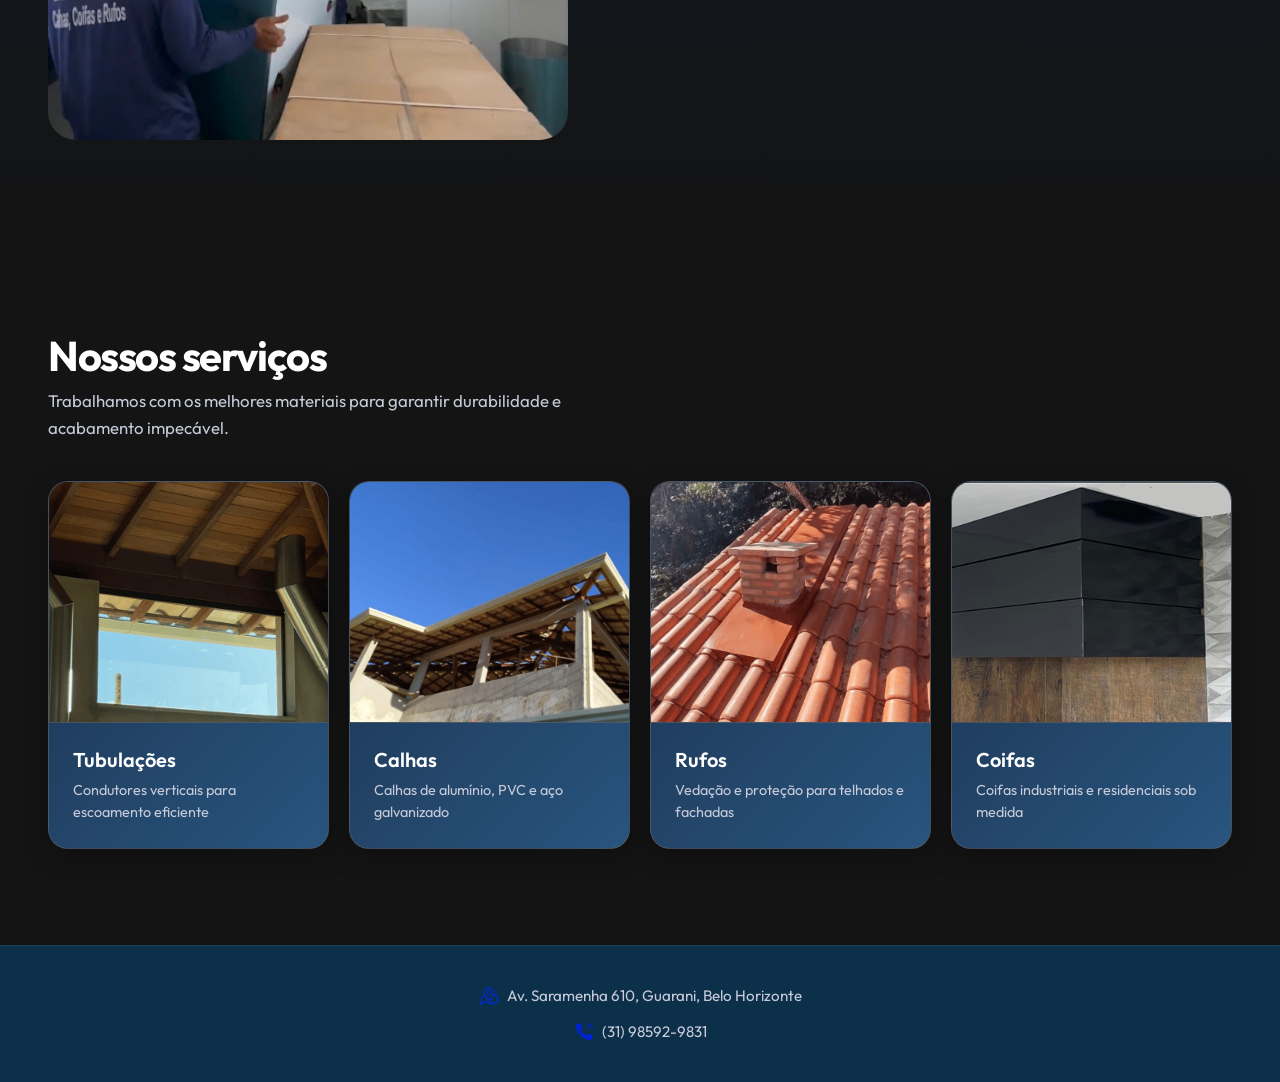
==== commit 4f0880e4: "Add files via upload" ====
--- a/index.html
+++ b/index.html
@@ -12,7 +12,6 @@
     <link href="https://fonts.googleapis.com/css2?family=Outfit:wght@300;400;600;700&display=swap" rel="stylesheet">
 
     <style>
-
         html {
             scroll-behavior: smooth;
         }
@@ -119,7 +118,7 @@
 
         /* ── HERO ────────────────────────────────────────────── */
         #inicio {
-            display: contents;
+            padding: 0;
         }
 
         .hero {
@@ -601,8 +600,8 @@
 
         <nav id="main-nav">
             <a href="#inicio">Início</a>
+            <a href="#empresa">A empresa</a>
             <a href="#servico">Serviços</a>
-            <a href="#empresa">A empresa</a>
             <a href="https://wa.me/553185929831" target="_blank" rel="noopener noreferrer">Contato</a>
         </nav>
 
@@ -756,64 +755,6 @@
             link.addEventListener('click', () => nav.classList.remove('open'));
         });
 
-        // Rain canvas (kept from original, only runs if canvas exists)
-        const canvas = document.getElementById("rain");
-        if (canvas) {
-            const ctx = canvas.getContext("2d");
-
-            let W = window.innerWidth;
-            let H = window.innerHeight;
-
-            canvas.width = W;
-            canvas.height = H;
-
-            let drops = [];
-
-            function makeRaindrop(initial = true) {
-                return {
-                    x: Math.random() * W,
-                    y: initial ? Math.random() * H : -20,
-                    len: Math.random() * 25 + 15,
-                    speed: Math.random() * 6 + 8,
-                    width: Math.random() * 1.2 + 0.6,
-                    alpha: Math.random() * 0.5 + 0.4,
-                    dx: Math.random() * 0.4 - 0.2,
-                    dy: Math.random() * 6 + 10
-                };
-            }
-
-            for (let i = 0; i < 150; i++) drops.push(makeRaindrop());
-
-            function drawRain() {
-                ctx.save();
-                drops.forEach(d => {
-                    ctx.globalAlpha = d.alpha;
-                    ctx.strokeStyle = '#a8ccee';
-                    ctx.lineWidth = d.width;
-                    ctx.beginPath();
-                    ctx.moveTo(d.x, d.y);
-                    ctx.lineTo(d.x - d.dx * (d.len / d.speed), d.y - d.dy * (d.len / d.speed));
-                    ctx.stroke();
-                    d.x += d.dx;
-                    d.y += d.dy;
-                    if (d.y > H + 20) Object.assign(d, makeRaindrop(false));
-                });
-                ctx.restore();
-            }
-
-            function animate() {
-                ctx.clearRect(0, 0, W, H);
-                drawRain();
-                requestAnimationFrame(animate);
-            }
-
-            animate();
-
-            window.addEventListener('resize', () => {
-                W = canvas.width = window.innerWidth;
-                H = canvas.height = window.innerHeight;
-            });
-        }
     </script>
 </body>
 
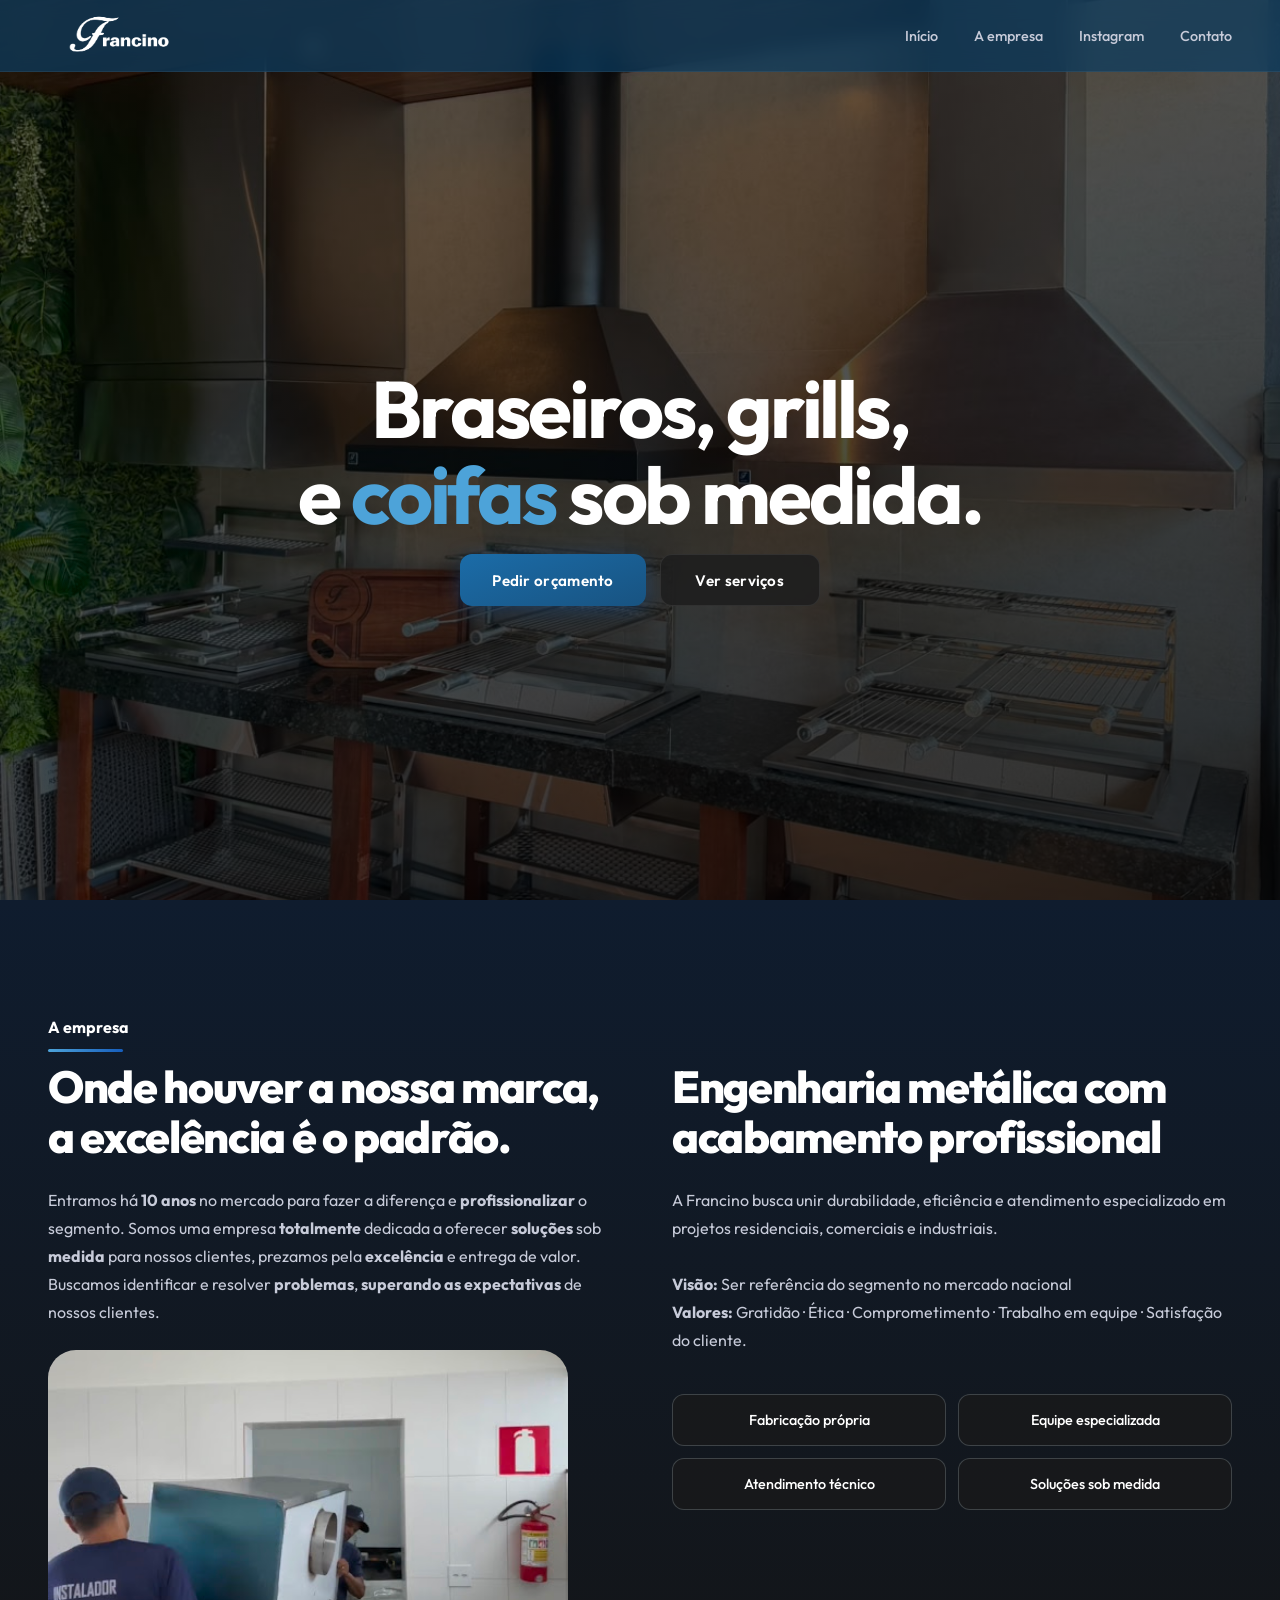
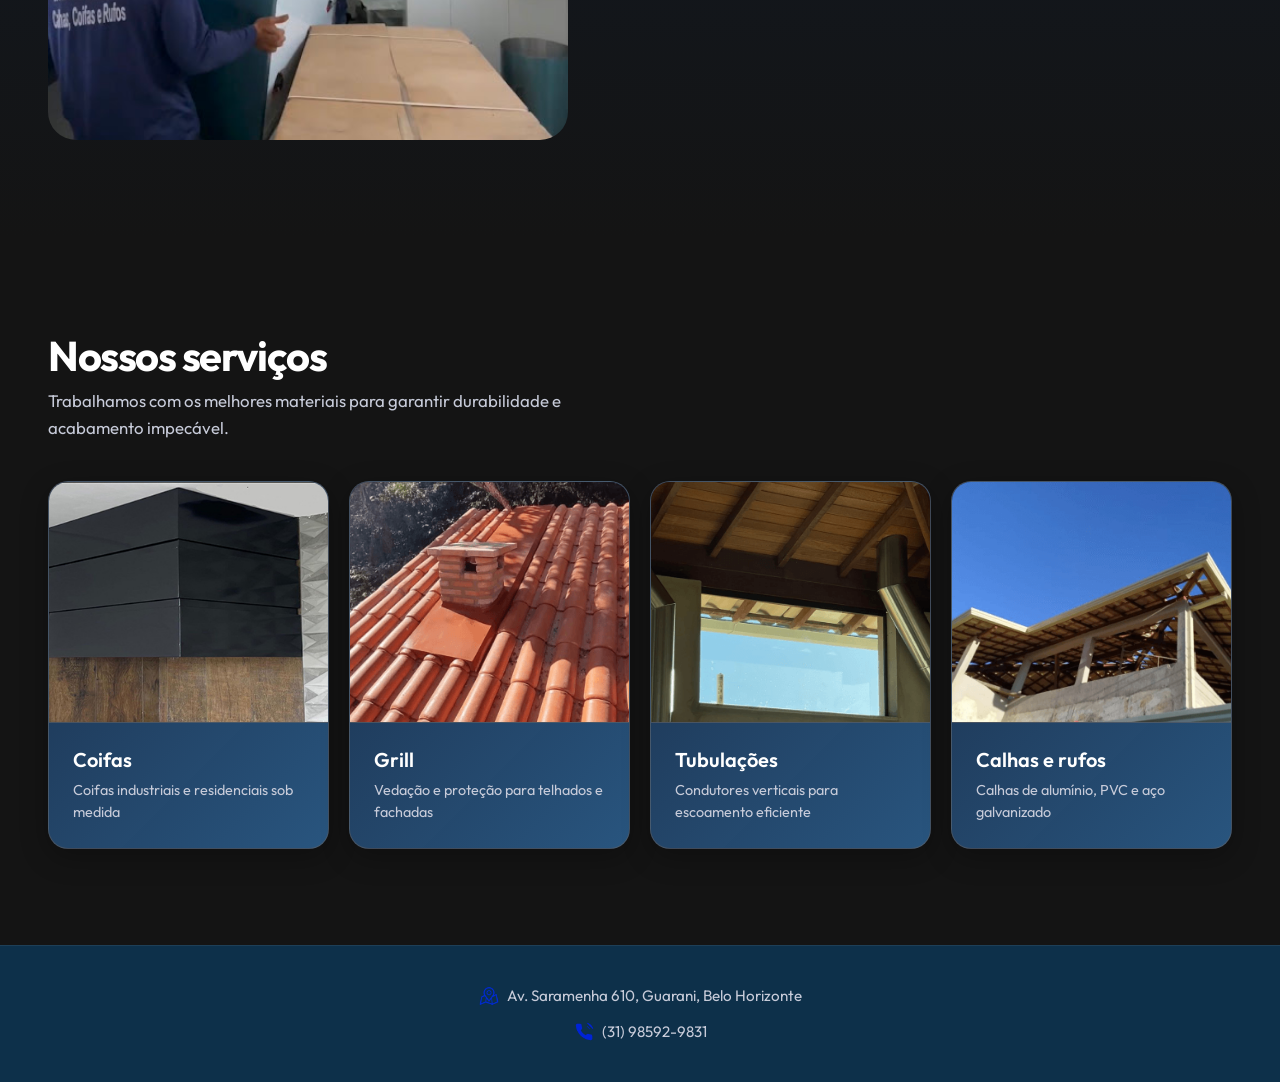
==== commit 4ddeb025: "Add files via upload" ====
--- a/index.html
+++ b/index.html
@@ -4,11 +4,11 @@
 <head>
     <meta charset="UTF-8" />
     <meta name="viewport" content="width=device-width, initial-scale=1.0" />
-    <title>Francino Calhas</title>
-    <link rel="stylesheet" href="css.css">
+    <title>Francino</title>
+    <link rel="stylesheet" href="css/css.css">
     <meta property="og:image"
         content="https://francinocalhas.com.br/wp-content/uploads/2023/04/francino-calhas-logo.png" />
-    <link rel="icon" type="image/png" sizes="32x32" href="imagens/francino-calhas-logo.png">
+    <link rel="icon" type="image/png" sizes="32x32" href="imagens/logo2.png">
     <link href="https://fonts.googleapis.com/css2?family=Outfit:wght@300;400;600;700&display=swap" rel="stylesheet">
 
     <style>
@@ -29,20 +29,7 @@
         }
 
         /* ── HEADER ─────────────────────────────────────────── */
-        header {
-            background: var(--azul-principal);
-            backdrop-filter: blur(10px);
-            top: 0;
-            width: 100%;
-            height: 72px;
-            position: fixed;
-            display: flex;
-            align-items: center;
-            justify-content: space-between;
-            padding: 0 var(--container-pad);
-            z-index: 100;
-            border-bottom: 1px solid rgba(255, 255, 255, 0.06);
-        }
+
 
         .logo {
             display: flex;
@@ -55,119 +42,15 @@
             flex-shrink: 0;
         }
 
-        .logo img {
-            height: 36px;
-            width: auto;
-        }
-
-        nav {
-            display: flex;
-            align-items: center;
-            gap: clamp(16px, 3vw, 36px);
-        }
-
-        nav a {
-            text-decoration: none;
-            color: var(--cinza-claro);
-            font-weight: 500;
-            font-size: 0.9rem;
-            transition: color 0.2s;
-            position: relative;
-            white-space: nowrap;
-        }
-
-        nav a::after {
-            content: "";
-            position: absolute;
-            bottom: -4px;
-            left: 0;
-            width: 0;
-            height: 2px;
-            background: var(--azul-claro);
-            transition: width 0.25s;
-            border-radius: 2px;
-        }
-
-        nav a:hover {
-            color: white;
-        }
-
-        nav a:hover::after {
-            width: 100%;
-        }
-
-        /* hamburger */
-        .hamburger {
-            display: none;
-            flex-direction: column;
-            gap: 5px;
-            cursor: pointer;
-            padding: 4px;
-            background: none;
-            border: none;
-        }
-
-        .hamburger span {
-            display: block;
-            width: 22px;
-            height: 2px;
-            background: white;
-            border-radius: 2px;
-            transition: all 0.3s;
-        }
+
+
+
 
         /* ── HERO ────────────────────────────────────────────── */
         #inicio {
             padding: 0;
         }
 
-        .hero {
-            background: linear-gradient(160deg, rgba(2, 2, 2, 0.55) 0%, rgba(0, 0, 0, 0.82) 100%),
-                url("imagens/home-hd-calhas.jpg");
-            background-position: 10% 70%;
-            background-repeat: no-repeat;
-            background-size: cover;
-            min-height: 100vh;
-            padding-top: 72px;
-            display: flex;
-            flex-direction: column;
-            align-items: center;
-            justify-content: center;
-            padding-inline: var(--container-pad);
-            text-align: center;
-        }
-
-        .hero h1 {
-            color: white;
-            font-size: clamp(2.4rem, 6.5vw, 5rem);
-            letter-spacing: -0.04em;
-            line-height: 1.08;
-            margin: 0 0 var(--space-sm);
-            max-width: 800px;
-            font-weight: 700;
-        }
-
-        .hero h1 em {
-            font-style: normal;
-            font-weight: 700;
-            background: linear-gradient(135deg, #a5b4fc, var(--accent));
-            -webkit-background-clip: text;
-            -webkit-text-fill-color: transparent;
-            background-clip: text;
-        }
-
-        .hero p {
-            font-family: "Outfit", sans-serif;
-            font-size: clamp(1rem, 2.2vw, 1.2rem);
-            color: var(--cinza-claro);
-            margin: 0 0 var(--space-lg);
-            max-width: 520px;
-            line-height: 1.6;
-        }
-
-        .hero span {
-            color: var(--azul-claro);
-        }
 
         .botoes {
             display: flex;
@@ -370,8 +253,8 @@
         }
 
         .titulo {
-            display: block;
-            margin-left: 7%;
+            max-width: var(--container-max);
+            margin-inline: auto;
         }
 
         .descricao {
@@ -459,37 +342,6 @@
             min-height: auto;
         }
 
-        /* ── FOOTER ──────────────────────────────────────────── */
-        footer {
-            background: var(--azul-principal);
-            color: white;
-            text-align: center;
-            padding: var(--space-lg) var(--container-pad);
-            width: 100%;
-            display: flex;
-            flex-direction: column;
-            align-items: center;
-            gap: var(--space-sm);
-            border-top: 1px solid rgba(255, 255, 255, 0.07);
-            margin-top: auto;
-        }
-
-        footer p {
-            display: flex;
-            align-items: center;
-            justify-content: center;
-            gap: 8px;
-            margin: 0;
-            font-size: 0.95rem;
-            color: var(--cinza-claro);
-        }
-
-        footer img {
-            width: 20px;
-            height: 20px;
-            object-fit: contain;
-            flex-shrink: 0;
-        }
 
         #rain {
             position: fixed;
@@ -497,6 +349,49 @@
             left: 0;
             z-index: -1;
             pointer-events: none;
+        }
+
+        svg {
+            width: 4rem;
+            height: 4rem;
+            fill: white;
+        }
+
+        .whatsapp {
+            background-color: rgba(6, 113, 189, 0.562);
+            backdrop-filter: blur(10px);
+            width: 5rem;
+            height: 5rem;
+            position: fixed;
+            bottom: 24px;
+            right: 24px;
+            border-radius: 50%;
+            box-shadow:
+                0 10px 30px rgba(0, 0, 0, 0.18);
+            display: flex;
+            justify-content: center;
+            align-items: center;
+            border: 1px solid rgba(255, 255, 255, 0.08);
+            transition:
+                transform .2s ease,
+                box-shadow .2s ease;
+            opacity: 0;
+            visibility: hidden;
+
+            transform: translateY(20px);
+        }
+
+        .whatsapp.show {
+            visibility: visible;
+            opacity: 1;
+            transform: translateY(0);
+            transition:
+                opacity .25s ease,
+                transform .25s ease;
+        }
+
+        .whatsapp:hover {
+            transform: scale(1.03);
         }
 
         /* ── RESPONSIVE ──────────────────────────────────────── */
@@ -593,15 +488,11 @@
 
 <body>
     <header>
-        <div class="logo">
-            <img src="imagens/francino-calhas-logo.png" alt="Logo Francino Calhas">
-            <span>Francino Calhas</span>
-        </div>
-
+        <img src="imagens/francino.png" alt="Logo Francino Calhas">
         <nav id="main-nav">
-            <a href="#inicio">Início</a>
+            <a href="index.html">Início</a>
             <a href="#empresa">A empresa</a>
-            <a href="#servico">Serviços</a>
+            <a href="servico.html">Instagram</a>
             <a href="https://wa.me/553185929831" target="_blank" rel="noopener noreferrer">Contato</a>
         </nav>
 
@@ -613,12 +504,10 @@
     </header>
 
     <section id="inicio">
-        <div class="hero">
-            <h1>Calhas, coifas,
-                <br>e <span>rufos</span> sob medida.
+        <div class="hero" id = "hero">
+            <h1>Braseiros, grills,
+                <br>e <span>coifas</span> sob medida.
             </h1>
-            <p>Melhor preço de Belo Horizonte,
-                cobrimos qualquer orçamento.</p>
             <div class="botoes">
                 <a href="https://wa.me/553185929831" target="_blank" rel="noopener noreferrer">
                     <button class="orcamento">Pedir orçamento</button>
@@ -681,6 +570,34 @@
             </p>
 
             <main class="cards-grid">
+
+                <div class="menu">
+                    <div class="slider">
+                        <div class="slides">
+                            <img src="imagens/coifa02.jpg" alt="Coifa 1">
+                            <img src="imagens/coifa04.jpg" alt="Coifa 2">
+                            <img src="imagens/coifa03.png" alt="Coifa 3">
+                        </div>
+                    </div>
+                    <div class="linha"></div>
+                    <h3>Coifas</h3>
+                    <p>Coifas industriais e residenciais sob medida</p>
+                </div>
+
+
+                <div class="menu">
+                    <div class="slider">
+                        <div class="slides">
+                            <img src="imagens/rufos1.png" alt="Rufo 1">
+                            <img src="imagens/rufo02.jpg" alt="Rufo 2" style="border-radius: 0;">
+                            <img src="imagens/rufos3.png" alt="Rufo 3">
+                        </div>
+                    </div>
+                    <div class="linha"></div>
+                    <h3>Grill</h3>
+                    <p>Vedação e proteção para telhados e fachadas</p>
+                </div>
+
                 <div class="menu">
                     <div class="slider">
                         <div class="slides">
@@ -703,59 +620,30 @@
                         </div>
                     </div>
                     <div class="linha"></div>
-                    <h3>Calhas</h3>
+                    <h3>Calhas e rufos</h3>
                     <p>Calhas de alumínio, PVC e aço galvanizado</p>
                 </div>
 
-                <div class="menu">
-                    <div class="slider">
-                        <div class="slides">
-                            <img src="imagens/rufos1.png" alt="Rufo 1">
-                            <img src="imagens/rufo02.jpg" alt="Rufo 2" style="border-radius: 0;">
-                            <img src="imagens/rufos3.png" alt="Rufo 3">
-                        </div>
-                    </div>
-                    <div class="linha"></div>
-                    <h3>Rufos</h3>
-                    <p>Vedação e proteção para telhados e fachadas</p>
-                </div>
-
-                <div class="menu">
-                    <div class="slider">
-                        <div class="slides">
-                            <img src="imagens/coifa02.jpg" alt="Coifa 1">
-                            <img src="imagens/coifa04.jpg" alt="Coifa 2">
-                            <img src="imagens/coifa03.png" alt="Coifa 3">
-                        </div>
-                    </div>
-                    <div class="linha"></div>
-                    <h3>Coifas</h3>
-                    <p>Coifas industriais e residenciais sob medida</p>
-                </div>
+
             </main>
         </div>
     </section>
+
+    <a class="whatsapp" href="https://wa.me/553185929831" target="_blank" rel="noopener noreferrer" id="whatsapp">
+        <svg xmlns="http://www.w3.org/2000/svg" viewBox="0 0 640 640">
+            <path
+                d="M476.9 161.1C435 119.1 379.2 96 319.9 96C197.5 96 97.9 195.6 97.9 318C97.9 357.1 108.1 395.3 127.5 429L96 544L213.7 513.1C246.1 530.8 282.6 540.1 319.8 540.1L319.9 540.1C442.2 540.1 544 440.5 544 318.1C544 258.8 518.8 203.1 476.9 161.1zM319.9 502.7C286.7 502.7 254.2 493.8 225.9 477L219.2 473L149.4 491.3L168 423.2L163.6 416.2C145.1 386.8 135.4 352.9 135.4 318C135.4 216.3 218.2 133.5 320 133.5C369.3 133.5 415.6 152.7 450.4 187.6C485.2 222.5 506.6 268.8 506.5 318.1C506.5 419.9 421.6 502.7 319.9 502.7zM421.1 364.5C415.6 361.7 388.3 348.3 383.2 346.5C378.1 344.6 374.4 343.7 370.7 349.3C367 354.9 356.4 367.3 353.1 371.1C349.9 374.8 346.6 375.3 341.1 372.5C308.5 356.2 287.1 343.4 265.6 306.5C259.9 296.7 271.3 297.4 281.9 276.2C283.7 272.5 282.8 269.3 281.4 266.5C280 263.7 268.9 236.4 264.3 225.3C259.8 214.5 255.2 216 251.8 215.8C248.6 215.6 244.9 215.6 241.2 215.6C237.5 215.6 231.5 217 226.4 222.5C221.3 228.1 207 241.5 207 268.8C207 296.1 226.9 322.5 229.6 326.2C232.4 329.9 268.7 385.9 324.4 410C359.6 425.2 373.4 426.5 391 423.9C401.7 422.3 423.8 410.5 428.4 397.5C433 384.5 433 373.4 431.6 371.1C430.3 368.6 426.6 367.2 421.1 364.5z" />
+        </svg>
+    </a>
 
     <footer>
         <p><img src="imagens/loc.png" alt="Localização">Av. Saramenha 610, Guarani, Belo Horizonte</p>
         <p><img src="imagens/telefone.png" alt="Telefone">(31) 98592-9831</p>
     </footer>
-
-    <script>
-        // Hamburger menu
-        const hamburger = document.getElementById('hamburger');
-        const nav = document.getElementById('main-nav');
-
-        hamburger.addEventListener('click', () => {
-            nav.classList.toggle('open');
-        });
-
-        // Close nav on link click (mobile)
-        nav.querySelectorAll('a').forEach(link => {
-            link.addEventListener('click', () => nav.classList.remove('open'));
-        });
-
-    </script>
 </body>
 
+
+<script src="js/js.js">
+</script>
+
 </html>
--- a/css/css.css
+++ b/css/css.css
@@ -0,0 +1,357 @@
+@font-face {
+    font-family: "DM Sans";
+    font-style: normal;
+    font-weight: 400;
+    font-display: fallback;
+    src: url('https://francinocalhas.com.br/wp-content/themes/twentytwentythree/assets/fonts/dm-sans/DMSans-Regular.woff2') format('woff2');
+    font-stretch: normal;
+}
+
+@font-face {
+    font-family: "DM Sans";
+    font-style: italic;
+    font-weight: 400;
+    font-display: fallback;
+    src: url('https://francinocalhas.com.br/wp-content/themes/twentytwentythree/assets/fonts/dm-sans/DMSans-Regular-Italic.woff2') format('woff2');
+    font-stretch: normal;
+}
+
+@font-face {
+    font-family: "DM Sans";
+    font-style: normal;
+    font-weight: 700;
+    font-display: fallback;
+    src: url('https://francinocalhas.com.br/wp-content/themes/twentytwentythree/assets/fonts/dm-sans/DMSans-Bold.woff2') format('woff2');
+    font-stretch: normal;
+}
+
+@font-face {
+    font-family: "DM Sans";
+    font-style: italic;
+    font-weight: 700;
+    font-display: fallback;
+    src: url('https://francinocalhas.com.br/wp-content/themes/twentytwentythree/assets/fonts/dm-sans/DMSans-Bold-Italic.woff2') format('woff2');
+    font-stretch: normal;
+}
+
+@font-face {
+    font-family: "IBM Plex Mono";
+    font-style: normal;
+    font-weight: 300;
+    font-display: block;
+    src: url('https://francinocalhas.com.br/wp-content/themes/twentytwentythree/assets/fonts/ibm-plex-mono/IBMPlexMono-Light.woff2') format('woff2');
+    font-stretch: normal;
+}
+
+@font-face {
+    font-family: "IBM Plex Mono";
+    font-style: normal;
+    font-weight: 400;
+    font-display: block;
+    src: url('https://francinocalhas.com.br/wp-content/themes/twentytwentythree/assets/fonts/ibm-plex-mono/IBMPlexMono-Regular.woff2') format('woff2');
+    font-stretch: normal;
+}
+
+@font-face {
+    font-family: "IBM Plex Mono";
+    font-style: italic;
+    font-weight: 400;
+    font-display: block;
+    src: url('https://francinocalhas.com.br/wp-content/themes/twentytwentythree/assets/fonts/ibm-plex-mono/IBMPlexMono-Italic.woff2') format('woff2');
+    font-stretch: normal;
+}
+
+@font-face {
+    font-family: "IBM Plex Mono";
+    font-style: normal;
+    font-weight: 700;
+    font-display: block;
+    src: url('https://francinocalhas.com.br/wp-content/themes/twentytwentythree/assets/fonts/ibm-plex-mono/IBMPlexMono-Bold.woff2') format('woff2');
+    font-stretch: normal;
+}
+
+@font-face {
+    font-family: Inter;
+    font-style: normal;
+    font-weight: 200 900;
+    font-display: fallback;
+    src: url('https://francinocalhas.com.br/wp-content/themes/twentytwentythree/assets/fonts/inter/Inter-VariableFont_slnt,wght.ttf') format('truetype');
+    font-stretch: normal;
+}
+
+@font-face {
+    font-family: "Source Serif Pro";
+    font-style: normal;
+    font-weight: 200 900;
+    font-display: fallback;
+    src: url('https://francinocalhas.com.br/wp-content/themes/twentytwentythree/assets/fonts/source-serif-pro/SourceSerif4Variable-Roman.ttf.woff2') format('woff2');
+    font-stretch: normal;
+}
+
+@font-face {
+    font-family: "Source Serif Pro";
+    font-style: italic;
+    font-weight: 200 900;
+    font-display: fallback;
+    src: url('https://francinocalhas.com.br/wp-content/themes/twentytwentythree/assets/fonts/source-serif-pro/SourceSerif4Variable-Italic.ttf.woff2') format('woff2');
+    font-stretch: normal;
+}
+
+:root {
+    --azul-principal: rgb(10, 61, 98, 0.7);
+    /*fundo */
+    --azul-secundario: #1B6CA8;
+    /* destaque */
+    --azul-claro: #4DA3D9;
+    /* hover / detalhes */
+    --azul-botao: rgba(6, 112, 189, 0.7);
+
+    --preto: #0B0F14;
+    /* fundo principal */
+    --cinza-escuro: rgb(26, 31, 38, 0.8);
+    /* cards / header */
+    --cinza-medio: #2E3640;
+    /* bordas / separação */
+
+    --branco: #FFFFFF;
+    /* títulos */
+    --cinza-claro: #c7cbd9;
+    /* textos */
+
+
+    --border: rgba(255, 255, 255, 0.08);
+
+
+    --space-xs: 0.5rem;
+    --space-sm: 1rem;
+    --space-md: 1.5rem;
+    --space-lg: 2.5rem;
+    --space-xl: 4rem;
+    --space-2xl: 6rem;
+
+    --radius-sm: 0.75rem;
+    --radius-md: 1.25rem;
+    --radius-lg: 1.75rem;
+
+    --container-max: 1280px;
+    --container-pad: clamp(1.25rem, 5vw, 3rem);
+}
+
+*,
+*::before,
+*::after {
+    box-sizing: border-box;
+}
+
+html {
+    scroll-behavior: smooth;
+}
+
+body {
+    background: #141414;
+    margin: 0;
+    padding: 0;
+    min-height: 100vh;
+    display: flex;
+    flex-direction: column;
+    font-family: "Outfit", "DM Sans", sans-serif;
+    color: white;
+    -webkit-font-smoothing: antialiased;
+}
+
+header {
+    background: var(--azul-principal);
+    backdrop-filter: blur(10px);
+    top: 0;
+    width: 100%;
+    height: 72px;
+    position: fixed;
+    display: flex;
+    justify-content: space-between;
+    padding: 0 var(--container-pad);
+    z-index: 100;
+    border-bottom: 1px solid rgba(255, 255, 255, 0.06);
+}
+
+header img {
+    width: 100%;
+    max-width: 150px;
+    height: auto;
+}
+
+nav {
+    display: flex;
+    align-items: center;
+    gap: clamp(16px, 3vw, 36px);
+}
+
+nav a {
+    text-decoration: none;
+    color: var(--cinza-claro);
+    font-weight: 500;
+    font-size: 0.9rem;
+    transition: color 0.2s;
+    position: relative;
+    white-space: nowrap;
+}
+
+nav a::after {
+    content: "";
+    position: absolute;
+    bottom: -4px;
+    left: 0;
+    width: 0;
+    height: 2px;
+    background: var(--azul-claro);
+    transition: width 0.25s;
+    border-radius: 2px;
+}
+
+nav a:hover {
+    color: white;
+}
+
+nav a:hover::after {
+    width: 100%;
+}
+
+/* hamburger */
+.hamburger {
+    display: none;
+    flex-direction: column;
+    gap: 5px;
+    cursor: pointer;
+    padding: 4px;
+    background: none;
+    border: none;
+}
+
+.hamburger span {
+    display: block;
+    width: 22px;
+    height: 2px;
+    background: white;
+    border-radius: 2px;
+    transition: all 0.3s;
+}
+
+.hero {
+    --hero-image: url("../imagens/hero.jpeg");
+    background: linear-gradient(160deg, rgba(2, 2, 2, 0.55) 0%, rgba(0, 0, 0, 0.82) 100%),
+        var(--hero-image);
+    background-position: 10% 55%;
+    background-repeat: no-repeat;
+    background-size: cover;
+    min-height: 100vh;
+    padding-top: 72px;
+    display: flex;
+    flex-direction: column;
+    align-items: center;
+    justify-content: center;
+    padding-inline: var(--container-pad);
+    text-align: center;
+}
+
+.hero.dois {
+    --hero-image: url("../imagens/calhas-nova.png");
+    background-position: 10% 45%;
+}
+
+.hero h1 {
+    color: white;
+    font-size: clamp(2.4rem, 6.5vw, 5rem);
+    letter-spacing: -0.04em;
+    line-height: 1.08;
+    margin: 0 0 var(--space-sm);
+    max-width: 800px;
+    font-weight: 700;
+}
+
+.hero h1 em {
+    font-style: normal;
+    font-weight: 700;
+    background: linear-gradient(135deg, #a5b4fc, var(--accent));
+    -webkit-background-clip: text;
+    -webkit-text-fill-color: transparent;
+    background-clip: text;
+}
+
+.hero p {
+    font-family: "Outfit", sans-serif;
+    font-size: clamp(1rem, 2.2vw, 1.2rem);
+    color: var(--cinza-claro);
+    margin: 0 0 var(--space-lg);
+    max-width: 520px;
+    line-height: 1.6;
+}
+
+.hero span {
+    color: var(--azul-claro);
+}
+
+.menu {
+    background: linear-gradient(135deg, rgba(30, 58, 95, 0.75), rgba(43, 92, 138, 0.9));
+    min-width: 0;
+    display: flex;
+    flex-direction: column;
+    justify-content: flex-start;
+    border: 1px solid rgba(102, 99, 99, 0.5);
+    border-radius: var(--radius-md);
+    overflow: hidden;
+    box-shadow: 0 8px 28px rgba(0, 0, 0, 0.28);
+    transition: transform 0.3s ease, box-shadow 0.3s ease;
+}
+
+.menu:hover {
+    transform: translateY(-6px) scale(1.015);
+    box-shadow: 0 18px 40px rgba(0, 0, 0, 0.45);
+}
+
+.menu h3 {
+    color: white;
+    font-size: 1.25rem;
+    font-weight: 600;
+    font-family: "Outfit", sans-serif;
+    margin: var(--space-md) var(--space-md) var(--space-xs);
+}
+
+.menu p {
+    font-family: "Outfit", sans-serif;
+    color: var(--cinza-claro);
+    font-size: 0.9rem;
+    margin: 0 var(--space-md) var(--space-md);
+    text-align: left;
+    line-height: 1.5;
+}
+
+/* ── FOOTER ──────────────────────────────────────────── */
+footer {
+    background: var(--azul-principal);
+    color: white;
+    text-align: center;
+    padding: var(--space-lg) var(--container-pad);
+    width: 100%;
+    display: flex;
+    flex-direction: column;
+    align-items: center;
+    gap: var(--space-sm);
+    border-top: 1px solid rgba(255, 255, 255, 0.07);
+    margin-top: auto;
+}
+
+footer p {
+    display: flex;
+    align-items: center;
+    justify-content: center;
+    gap: 8px;
+    margin: 0;
+    font-size: 0.95rem;
+    color: var(--cinza-claro);
+}
+
+footer img {
+    width: 20px;
+    height: 20px;
+    object-fit: contain;
+    flex-shrink: 0;
+}
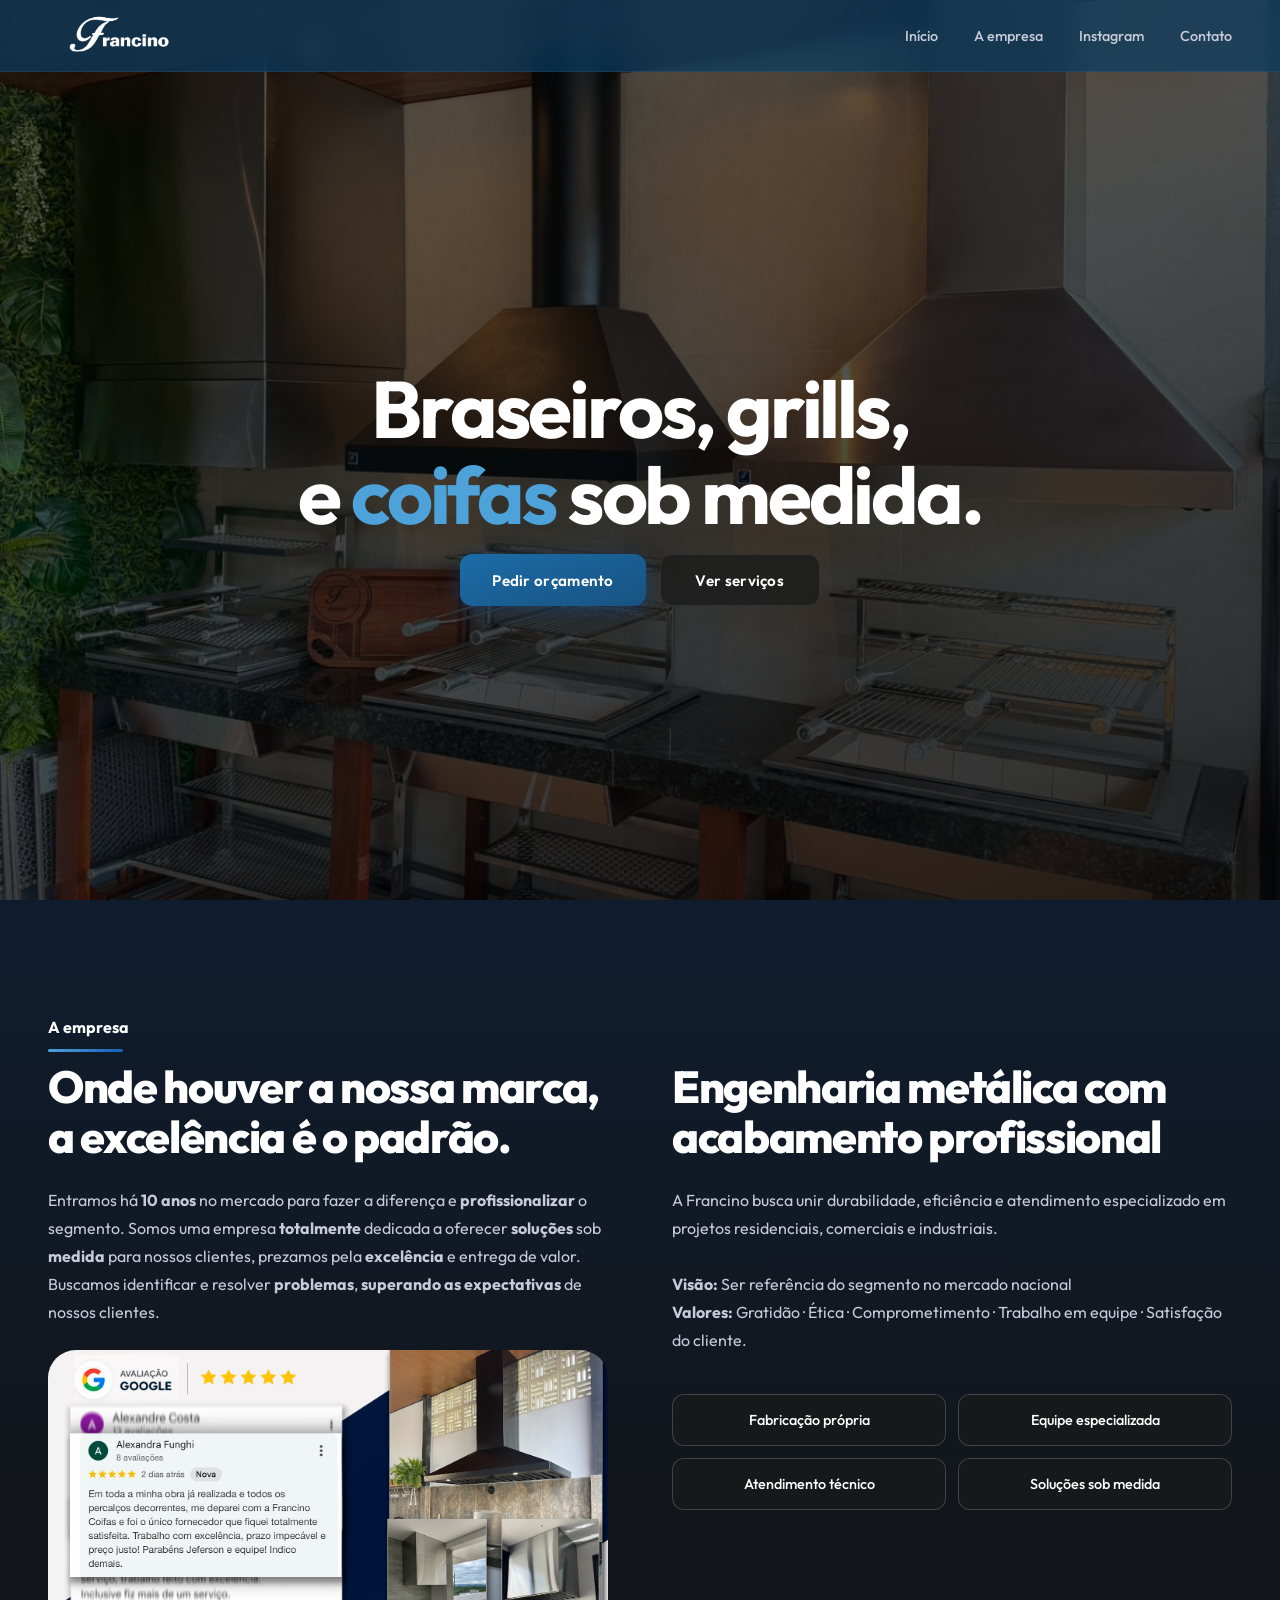
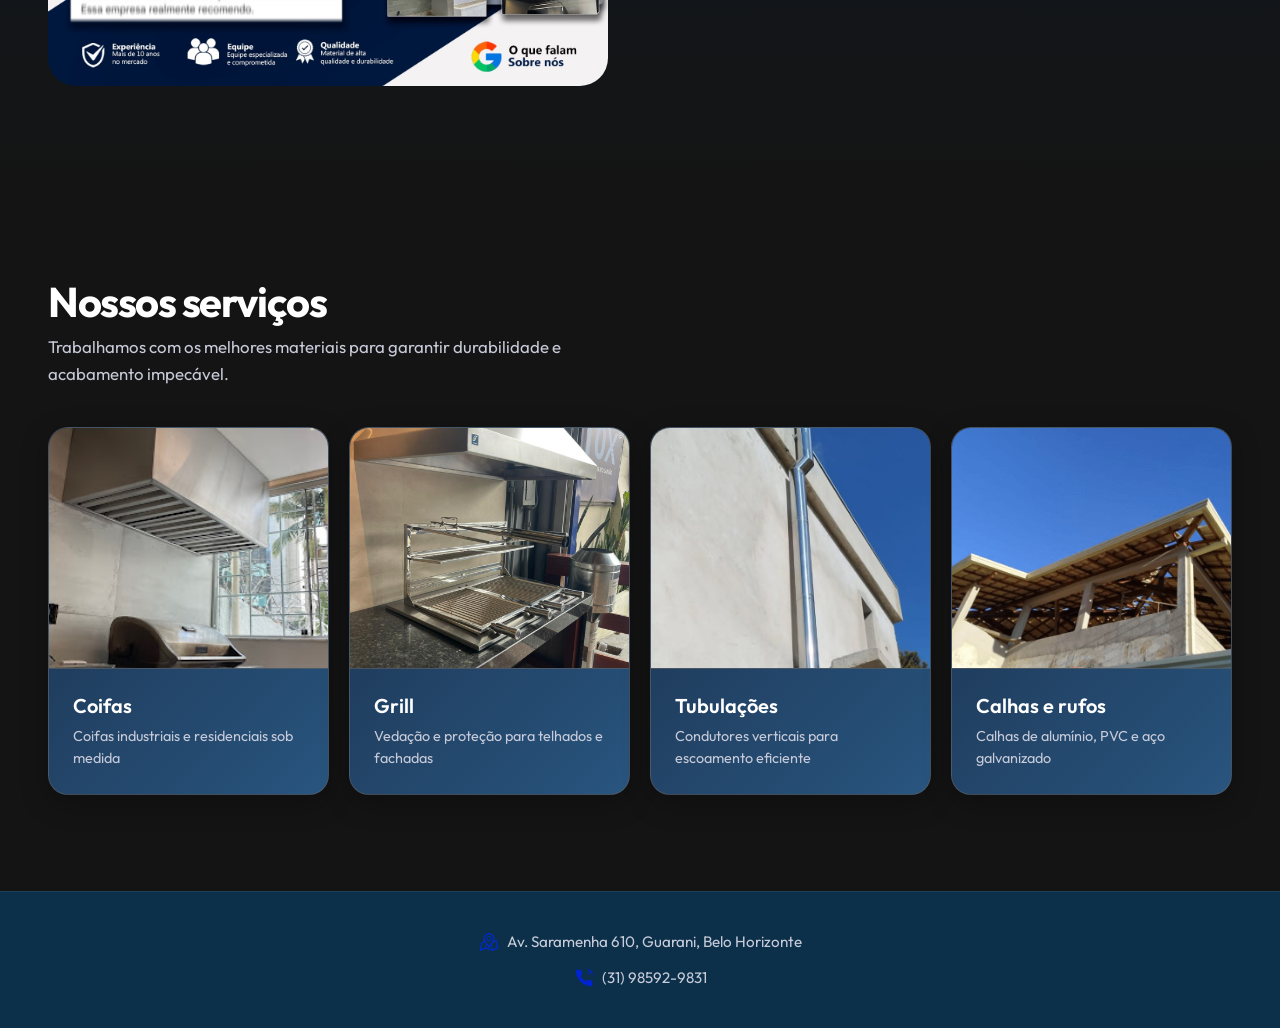
==== commit fbabfe7c: "Add files via upload" ====
--- a/index.html
+++ b/index.html
@@ -181,12 +181,12 @@
 
         .slides {
             display: flex;
-            width: 300%;
+            width: 400%;
             animation: slide3 9s infinite;
         }
 
         .slides img {
-            width: calc(100% / 3);
+            width: calc(100% / 4);
             height: 240px;
             object-fit: cover;
             flex-shrink: 0;
@@ -222,25 +222,21 @@
                 transform: translateX(0%);
             }
 
-            30% {
-                transform: translateX(0%);
-            }
-
-            35% {
-                transform: translateX(-33.333%);
-            }
-
-            65% {
-                transform: translateX(-33.333%);
-            }
-
-            70% {
-                transform: translateX(-66.666%);
-            }
-
-            95% {
-                transform: translateX(-66.666%);
-            }
+            25% {
+                transform: translateX(-25%);
+            }
+
+            50% {
+                transform: translateX(-50%);
+            }
+
+    
+
+            75% {
+                transform: translateX(-75%);
+            }
+
+         
 
             100% {
                 transform: translateX(0%);
@@ -301,9 +297,10 @@
         .descricao img {
             border-radius: var(--radius-lg);
             width: 100%;
-            max-width: 520px;
+
+            max-width: 600px;
             height: auto;
-            aspect-ratio: 4/3;
+            aspect-ratio: 5/3;
             object-fit: cover;
             display: block;
         }
@@ -490,9 +487,10 @@
     <header>
         <img src="imagens/francino.png" alt="Logo Francino Calhas">
         <nav id="main-nav">
-            <a href="index.html">Início</a>
+            <a href="#inicio">Início</a>
             <a href="#empresa">A empresa</a>
-            <a href="servico.html">Instagram</a>
+            <a
+                href="https://www.instagram.com/francinocoifas?utm_source=ig_web_button_share_sheet&igsh=ZDNlZDc0MzIxNw==" target="_blank">Instagram</a>
             <a href="https://wa.me/553185929831" target="_blank" rel="noopener noreferrer">Contato</a>
         </nav>
 
@@ -504,7 +502,7 @@
     </header>
 
     <section id="inicio">
-        <div class="hero" id = "hero">
+        <div class="hero" id="hero">
             <h1>Braseiros, grills,
                 <br>e <span>coifas</span> sob medida.
             </h1>
@@ -541,7 +539,7 @@
                     Buscamos identificar e resolver <strong>problemas</strong>,
                     <strong>superando as expectativas</strong> de nossos clientes.
                 </p>
-                <img src="imagens/imagem1.jpg" alt="Francino Calhas - instalação">
+                <img src="imagens/imagem1.jpeg" alt="Francino Calhas - instalação">
             </div>
 
             <div class="descricao-col">
@@ -574,9 +572,10 @@
                 <div class="menu">
                     <div class="slider">
                         <div class="slides">
-                            <img src="imagens/coifa02.jpg" alt="Coifa 1">
-                            <img src="imagens/coifa04.jpg" alt="Coifa 2">
-                            <img src="imagens/coifa03.png" alt="Coifa 3">
+                            <img src="imagens/coifa2.jpeg" alt="Coifa 1">
+                            <img src="imagens/coifa1.jpeg" alt="Coifa 2">
+                            <img src="imagens/coifa3.jpeg" alt="Coifa 3">
+                            <img src="imagens/coifa4.jpeg" alt="Coifa 4">
                         </div>
                     </div>
                     <div class="linha"></div>
@@ -588,9 +587,10 @@
                 <div class="menu">
                     <div class="slider">
                         <div class="slides">
-                            <img src="imagens/rufos1.png" alt="Rufo 1">
-                            <img src="imagens/rufo02.jpg" alt="Rufo 2" style="border-radius: 0;">
-                            <img src="imagens/rufos3.png" alt="Rufo 3">
+                            <img src="imagens/grill1.jpeg" alt="Grill 1">
+                            <img src="imagens/grill2.jpeg" alt="Grill 2" style="border-radius: 0;">
+                            <img src="imagens/grill3.jpeg" alt="Grill 3">
+                            <img src="imagens/grill4.jpeg" alt="Grill 4">
                         </div>
                     </div>
                     <div class="linha"></div>
@@ -601,9 +601,10 @@
                 <div class="menu">
                     <div class="slider">
                         <div class="slides">
-                            <img src="imagens/tubulacao1.png" alt="Tubulação 1">
-                            <img src="imagens/tubulacao2.png" alt="Tubulação 2">
-                            <img src="imagens/tubulacao3.png" alt="Tubulação 3">
+                            <img src="imagens/tubulacao1.jpeg" alt="Tubulação 1">
+                            <img src="imagens/tubulacao2.jpeg" alt="Tubulação 2">
+                            <img src="imagens/tubulacao3.jpeg" alt="Tubulação 3">
+                            <img src="imagens/tubulacao4.jpeg" alt="Tubulação 3">
                         </div>
                     </div>
                     <div class="linha"></div>
@@ -616,7 +617,8 @@
                         <div class="slides">
                             <img src="imagens/calhas2.png" alt="Calha 1">
                             <img src="imagens/calhas-nova.png" alt="Calha 2">
-                            <img src="imagens/calhas3.png" alt="Calha 3">
+                            <img src="imagens/rufo02.jpg" alt="Calha 3">
+                            <img src="imagens/rufos1.png" alt="Calha 3">
                         </div>
                     </div>
                     <div class="linha"></div>
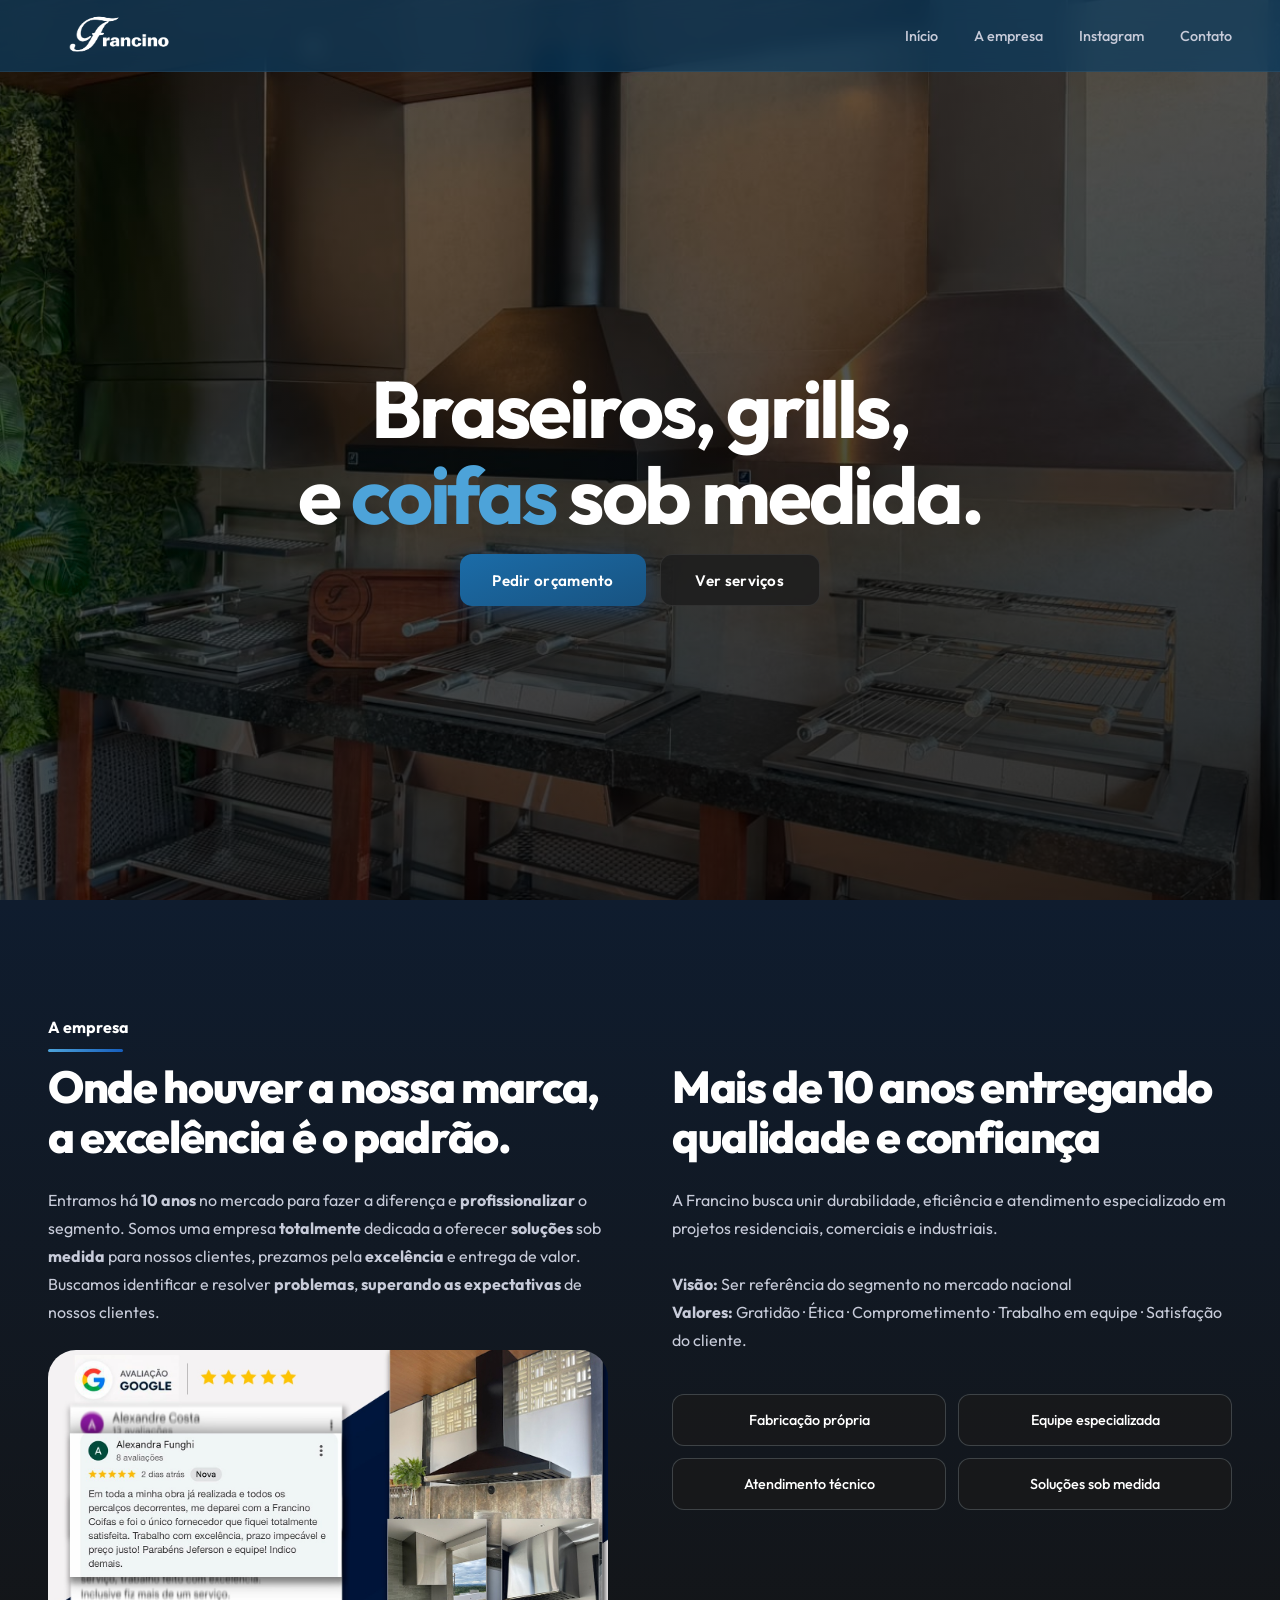
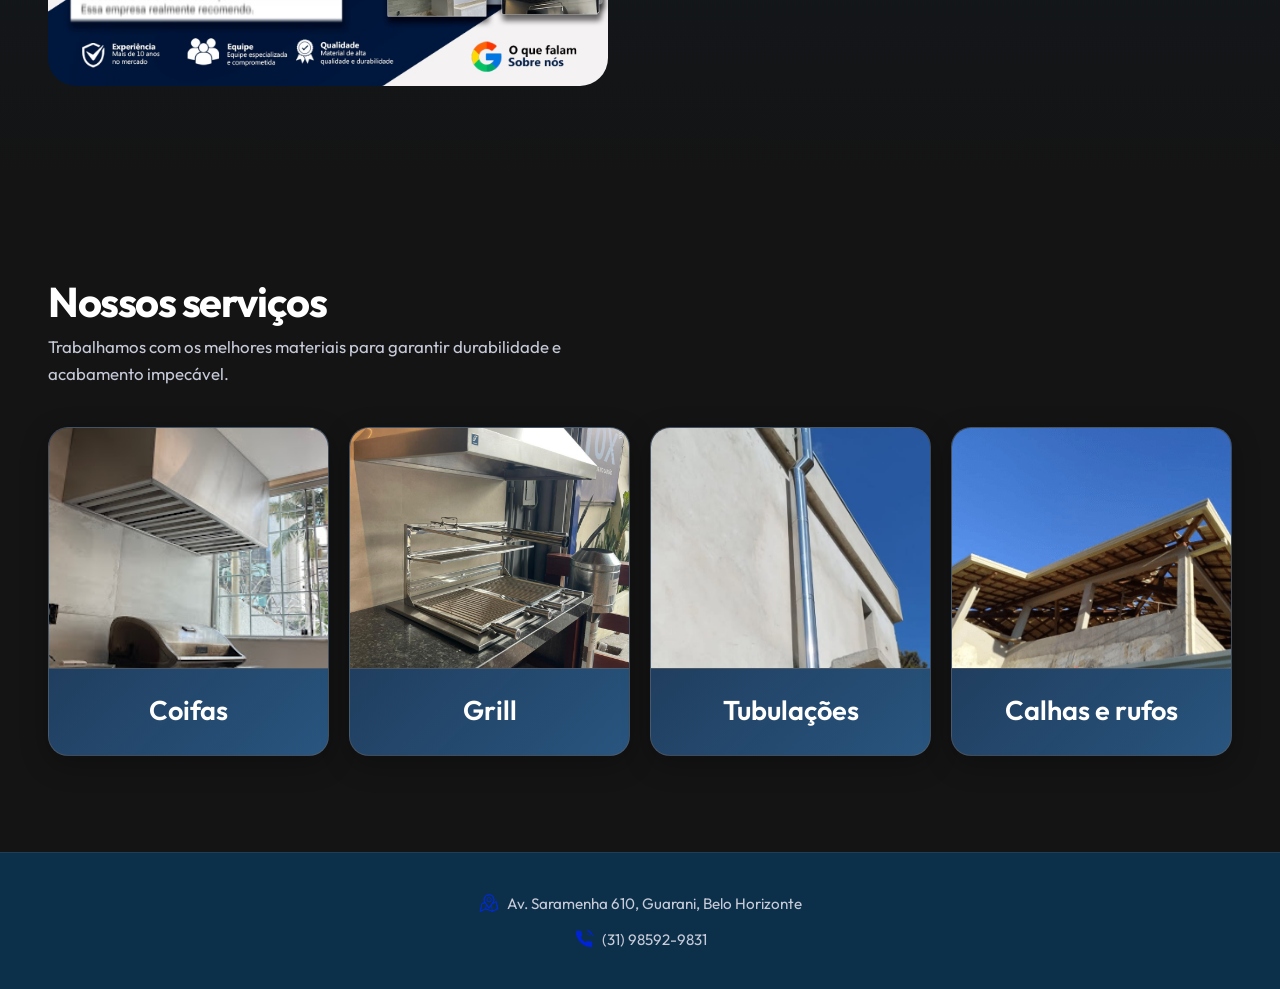
==== commit 73bb9a7e: "Add files via upload" ====
--- a/index.html
+++ b/index.html
@@ -202,10 +202,12 @@
 
         .menu h3 {
             color: white;
-            font-size: 1.25rem;
+            font-size: 1.7rem;
             font-weight: 600;
+            align-self:center ;
             font-family: "Outfit", sans-serif;
-            margin: var(--space-md) var(--space-md) var(--space-xs);
+            
+            margin-bottom: 10%;
         }
 
         .menu p {
@@ -297,7 +299,6 @@
         .descricao img {
             border-radius: var(--radius-lg);
             width: 100%;
-
             max-width: 600px;
             height: auto;
             aspect-ratio: 5/3;
@@ -543,7 +544,7 @@
             </div>
 
             <div class="descricao-col">
-                <h2>Engenharia metálica com acabamento profissional</h2>
+                <h2>Mais de 10 anos entregando qualidade e confiança</h2>
                 <p>A Francino busca unir durabilidade, eficiência e atendimento especializado em projetos residenciais,
                     comerciais e industriais.<br><br>
                     <strong>Visão:</strong> Ser referência do segmento no mercado nacional<br>
@@ -580,7 +581,6 @@
                     </div>
                     <div class="linha"></div>
                     <h3>Coifas</h3>
-                    <p>Coifas industriais e residenciais sob medida</p>
                 </div>
 
 
@@ -595,7 +595,6 @@
                     </div>
                     <div class="linha"></div>
                     <h3>Grill</h3>
-                    <p>Vedação e proteção para telhados e fachadas</p>
                 </div>
 
                 <div class="menu">
@@ -609,7 +608,6 @@
                     </div>
                     <div class="linha"></div>
                     <h3>Tubulações</h3>
-                    <p>Condutores verticais para escoamento eficiente</p>
                 </div>
 
                 <div class="menu">
@@ -623,7 +621,6 @@
                     </div>
                     <div class="linha"></div>
                     <h3>Calhas e rufos</h3>
-                    <p>Calhas de alumínio, PVC e aço galvanizado</p>
                 </div>
 
 
